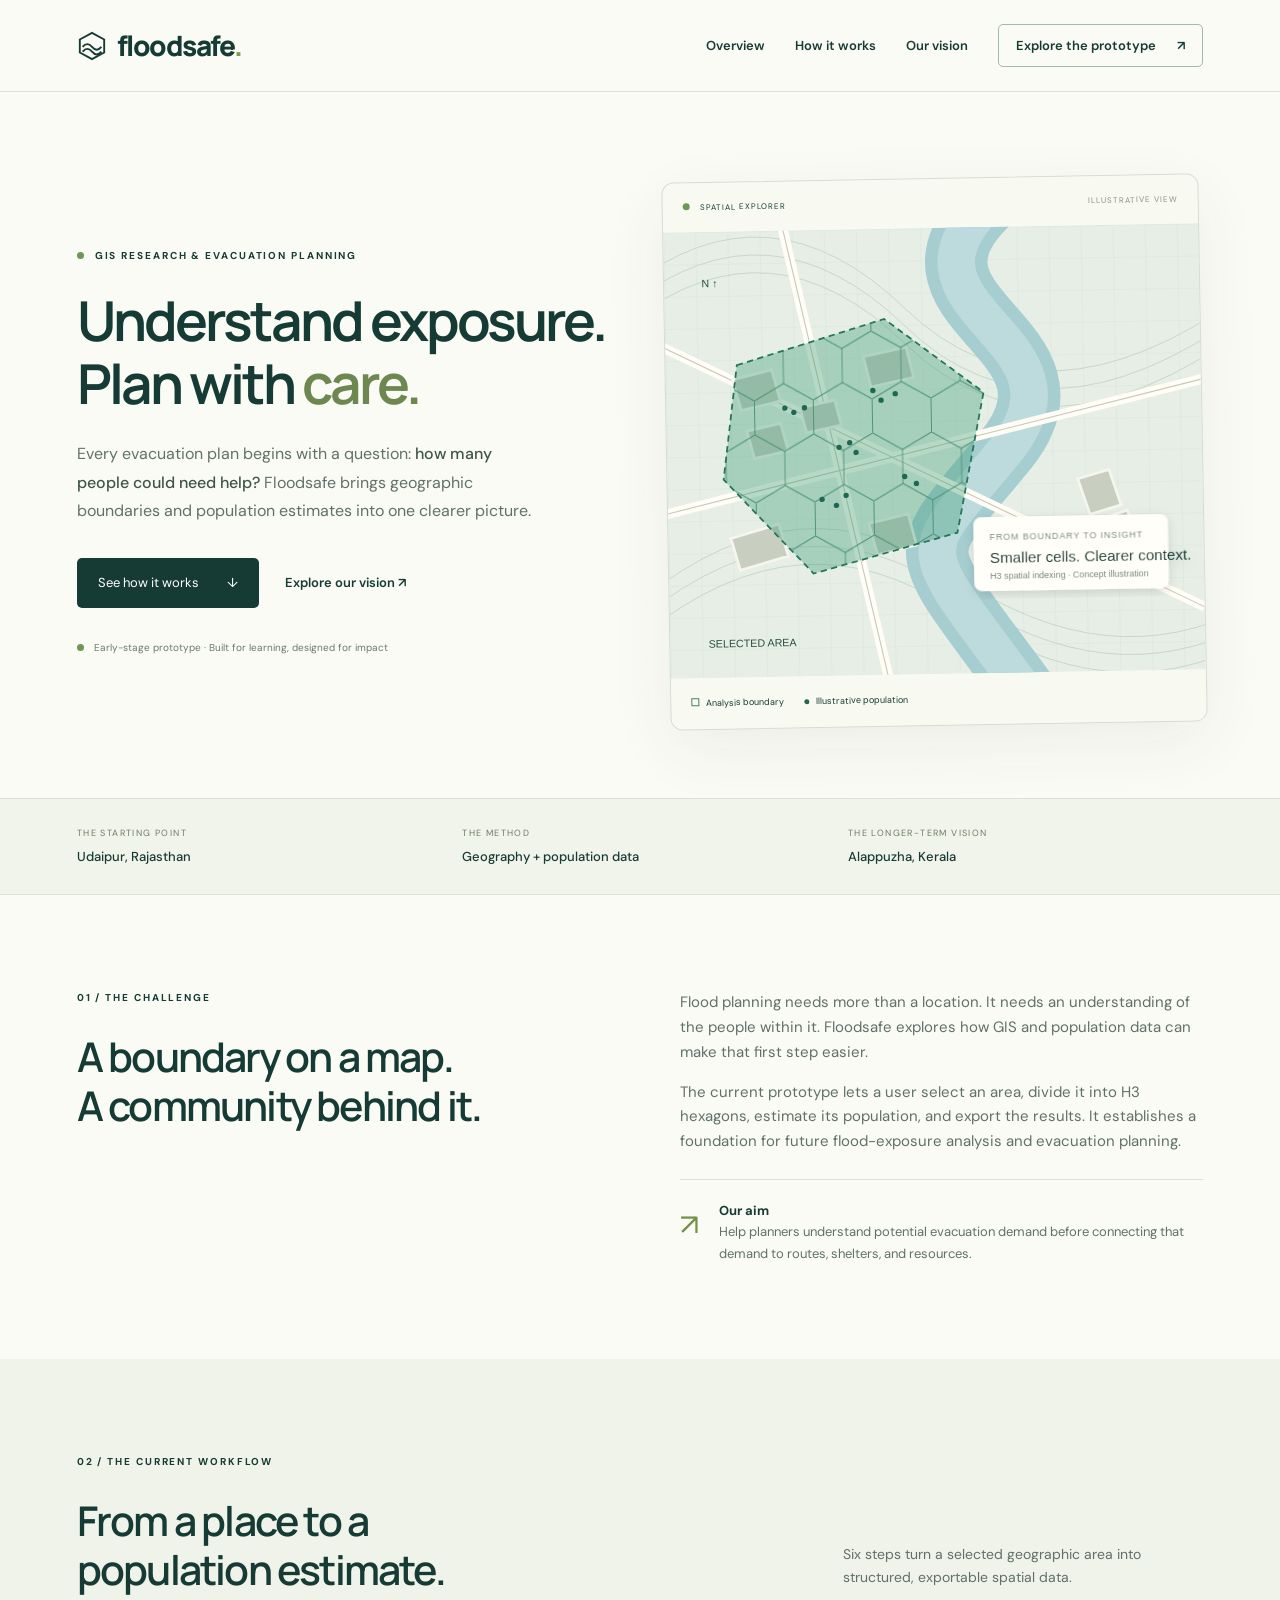
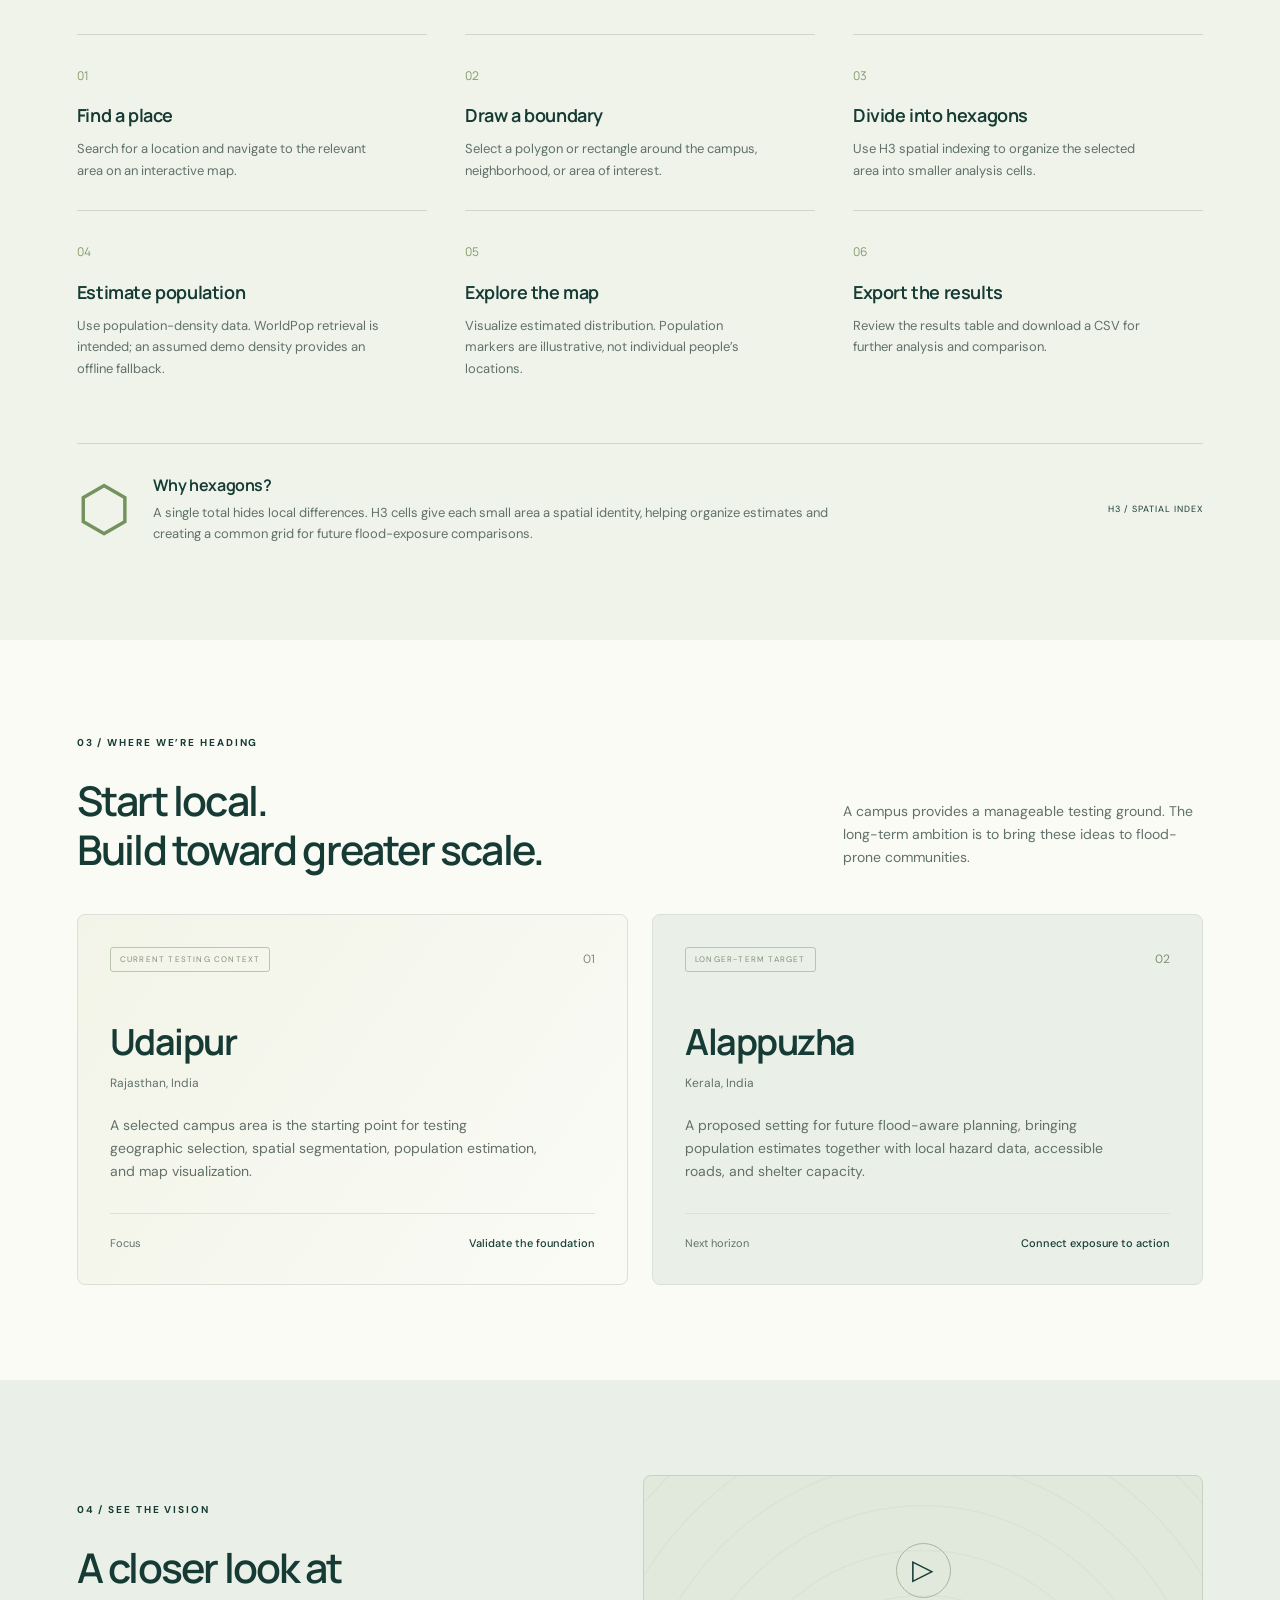
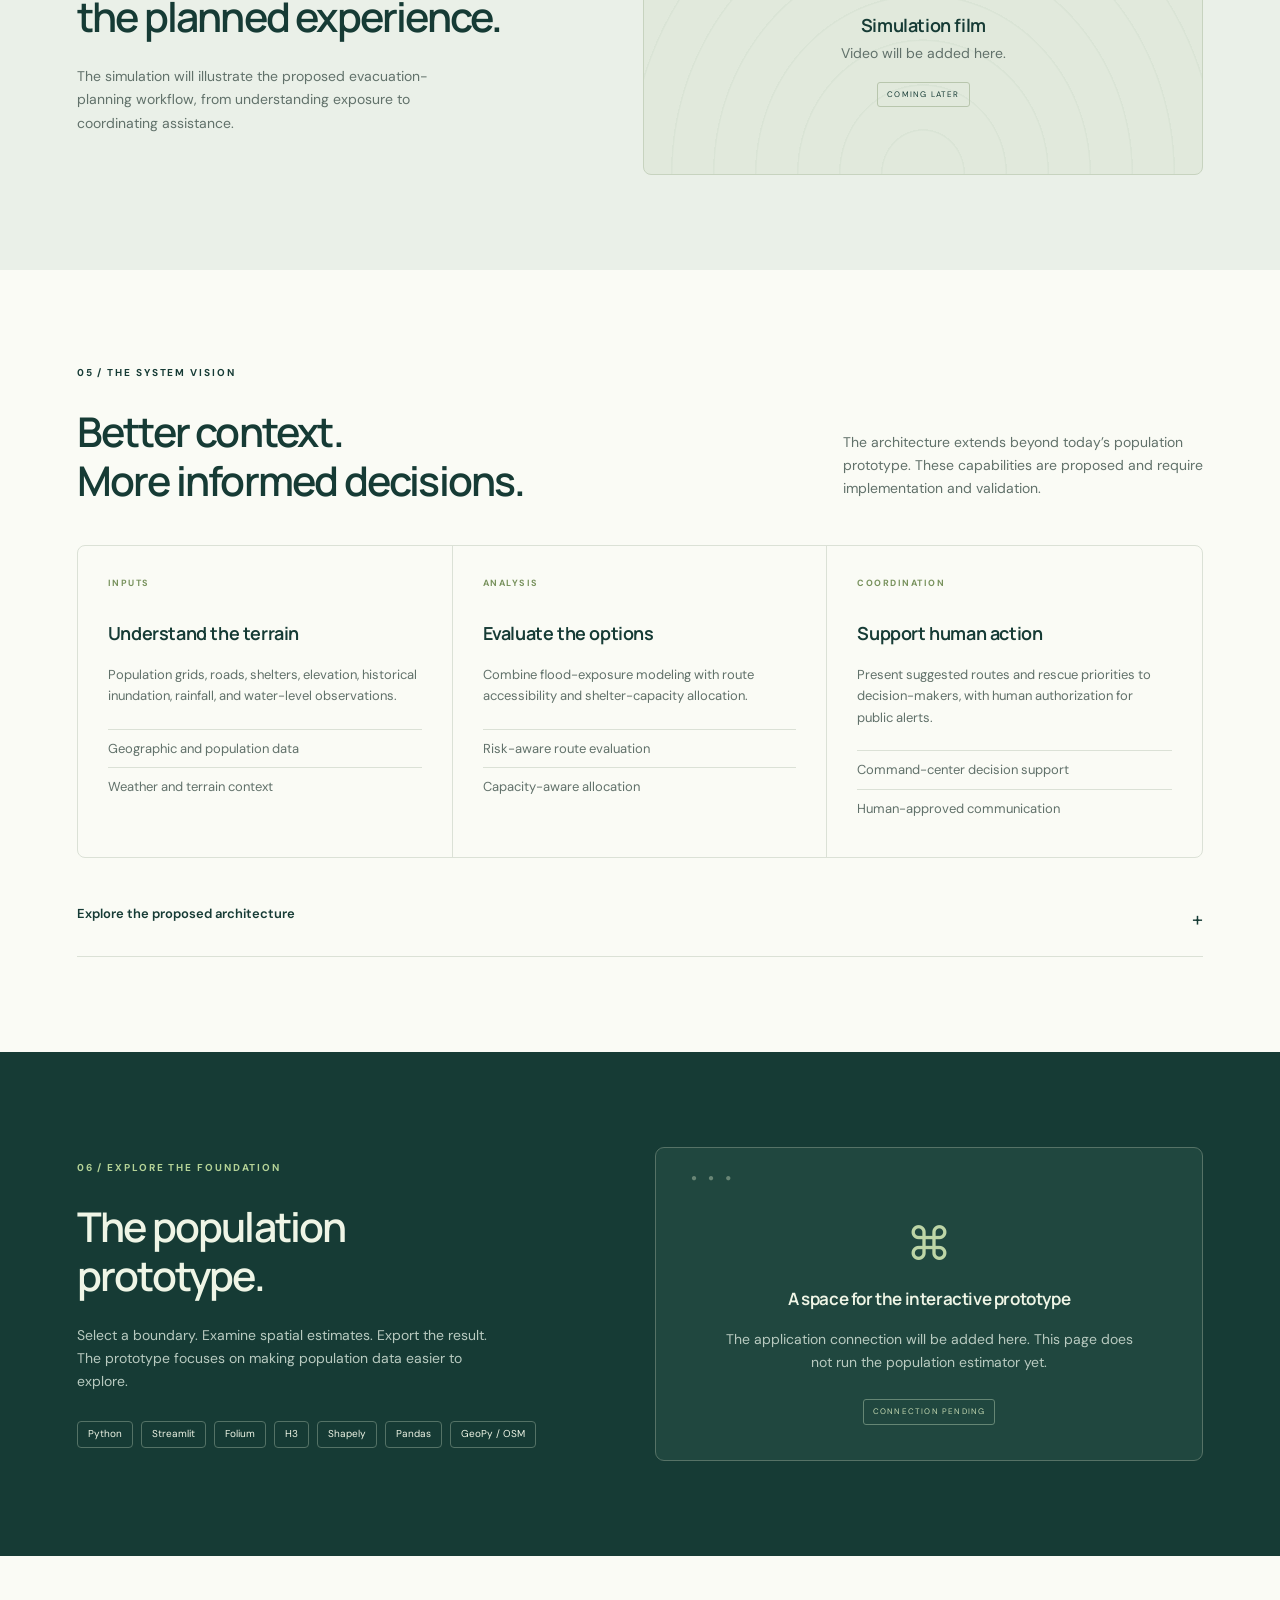
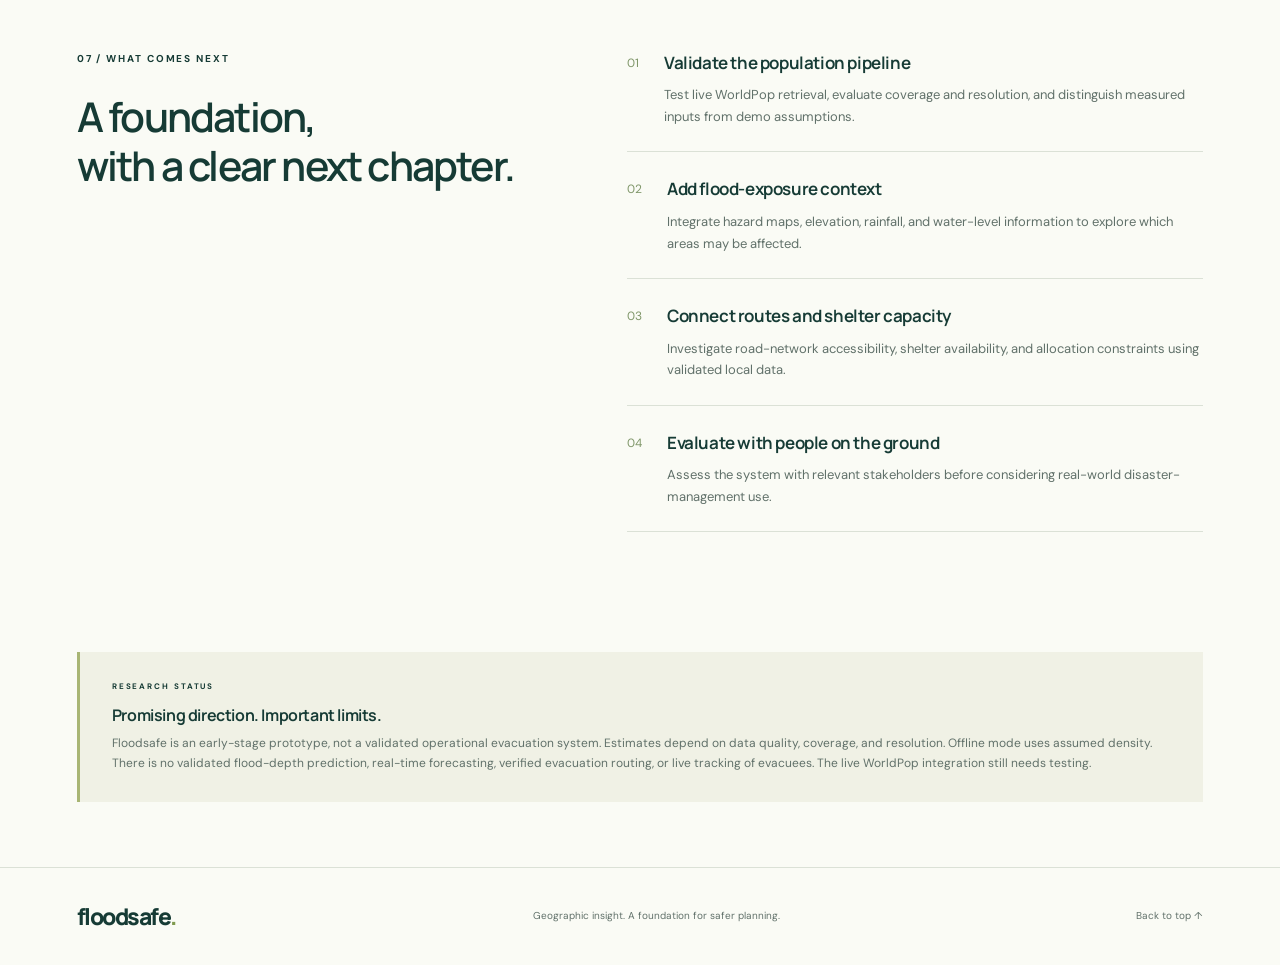
==== floodsafe-site/index.html @ fab1b74b "Overview Page deployed" ====
<!doctype html>
<html lang="en"><head><meta charset="utf-8"><meta name="viewport" content="width=device-width, initial-scale=1"><meta name="theme-color" content="#102e31"><meta name="description" content="Floodsafe explores how geographic data and population estimates can support flood-aware evacuation planning. A campus prototype in Udaipur, with a vision for Alappuzha."><title>Floodsafe — Understand exposure. Plan with care.</title><link rel="stylesheet" href="style.css"><link rel="icon" href="icon.svg" type="image/svg+xml"></head>
<body><a class="skip" href="#main">Skip to content</a>
<header><a class="brand" href="#" aria-label="Floodsafe home"><svg viewBox="0 0 32 32" aria-hidden="true"><path d="M16 2 29 9v14l-13 7L3 23V9Z" fill="none" stroke="currentColor" stroke-width="2"/><path d="M6 17q5-6 10 0t10 0M6 22q5-6 10 0t10 0" fill="none" stroke="currentColor" stroke-width="2"/></svg>floodsafe<span class="brand-dot">.</span></a><nav aria-label="Main navigation"><a href="#overview">Overview</a><a href="#workflow">How it works</a><a href="#vision">Our vision</a><a class="nav-cta" href="#prototype">Explore the prototype <span>↗</span></a></nav></header>
<main id="main">
<section class="hero"><div class="hero-copy"><p class="eyebrow"><span class="status-dot"></span> GIS RESEARCH & EVACUATION PLANNING</p><h1>Understand exposure.<br>Plan with <em>care.</em></h1><p class="intro">Every evacuation plan begins with a question: <strong>how many people could need help?</strong> Floodsafe brings geographic boundaries and population estimates into one clearer picture.</p><div class="actions"><a class="button" href="#workflow">See how it works <span>↓</span></a><a class="text-link" href="#vision">Explore our vision ↗</a></div><p class="hero-note"><span class="status-dot"></span> Early-stage prototype · Built for learning, designed for impact</p></div>
<div class="map-scene"><div class="map-top"><span><i class="status-dot"></i> SPATIAL EXPLORER</span><span>ILLUSTRATIVE VIEW</span></div><svg class="terrain" viewBox="0 0 600 500" role="img" aria-labelledby="map-title map-desc"><title id="map-title">Illustration of a geographic area divided into hexagonal cells</title><desc id="map-desc">A stylized river flows through an area of roads, buildings, and hexagons. This conceptual illustration is not a real map or population estimate.</desc><defs><pattern id="grid" width="36" height="36" patternUnits="userSpaceOnUse"><path d="M36 0H0V36" fill="none" stroke="#ceded5" stroke-width=".6"/></pattern><pattern id="hex" width="66" height="114.3" patternUnits="userSpaceOnUse"><polygon points="33,0 66,19.05 66,57.150000000000006 33,76.2 0,57.150000000000006 0,19.05" fill="#3e9d7860" stroke="#4e9477" stroke-width="1"/><polygon points="0,-57.150000000000006 33,-38.1 33,0 0,19.05 -33,0 -33,-38.1" fill="#3e9d7860" stroke="#4e9477" stroke-width="1"/><polygon points="66,-57.150000000000006 99,-38.1 99,0 66,19.05 33,0 33,-38.1" fill="#3e9d7860" stroke="#4e9477" stroke-width="1"/><polygon points="0,57.15 33,76.2 33,114.3 0,133.35 -33,114.3 -33,76.2" fill="#3e9d7860" stroke="#4e9477" stroke-width="1"/><polygon points="66,57.15 99,76.2 99,114.3 66,133.35 33,114.3 33,76.2" fill="#3e9d7860" stroke="#4e9477" stroke-width="1"/></pattern><filter id="shadow"><feDropShadow dx="0" dy="4" stdDeviation="6" flood-opacity=".12"/></filter></defs><rect width="600" height="500" fill="#e6eee5"/><rect width="600" height="500" fill="url(#grid)"/><g fill="none" stroke="#c5d5c6"><path d="M-40 60Q120-60 270 90T650 80M-40 80Q120-40 270 110T650 100M-40 100Q120-20 270 130T650 120M-30 410Q150 270 320 390T650 430M-30 430Q150 290 320 410T650 450M-30 450Q150 310 320 430T650 470"/></g><path d="M380-40C220 90 490 120 380 250S270 340 410 540" stroke="#a6cdd0" stroke-width="70" fill="none"/><path d="M380-40C220 90 490 120 380 250S270 340 410 540" stroke="#bddbdd" stroke-width="42" fill="none"/><g stroke="#fffdf5" stroke-width="11" fill="none"><path d="M-20 320 620 170M130-20 250 530M-20 120 600 430"/></g><g stroke="#c6c7b7" stroke-width="1.2" fill="none"><path d="M-20 320 620 170M130-20 250 530M-20 120 600 430"/></g><g fill="#c8cec0" stroke="#f6f6ee" stroke-width="3"><path d="m75 166 44-10 9 35-44 10ZM150 199l39-8 7 28-39 8ZM90 224l38-8 8 31-38 8ZM222 143l48-10 8 34-48 10ZM225 330l44-10 9 35-44 10ZM460 284l35-10 13 40-35 10ZM485 330l30-10 10 32-30 10ZM70 344l54-15 10 36-54 15Z"/></g><path d="m80 150 166-49 110 84-32 157-162 43-99-107Z" fill="url(#hex)" stroke="#26745b" stroke-width="2" stroke-dasharray="7 5"/><g fill="#1d6853"><circle cx="133" cy="199" r="3"/><circle cx="143" cy="204" r="3"/><circle cx="155" cy="199" r="3"/><circle cx="193" cy="244" r="3"/><circle cx="205" cy="239" r="3"/><circle cx="212" cy="250" r="3"/><circle cx="232" cy="181" r="3"/><circle cx="241" cy="192" r="3"/><circle cx="257" cy="185" r="3"/><circle cx="173" cy="302" r="3"/><circle cx="189" cy="309" r="3"/><circle cx="200" cy="298" r="3"/><circle cx="266" cy="278" r="3"/><circle cx="279" cy="286" r="3"/></g><g filter="url(#shadow)"><rect x="342" y="325" width="218" height="83" rx="9" fill="#fffef8"/><text x="360" y="351" fill="#718079" font-size="10" font-family="sans-serif" letter-spacing="1">FROM BOUNDARY TO INSIGHT</text><text x="360" y="377" fill="#183d35" font-size="17" font-family="sans-serif">Smaller cells. Clearer context.</text><text x="360" y="395" fill="#718079" font-size="10" font-family="sans-serif">H3 spatial indexing · Concept illustration</text></g><g fill="#294e44" font-family="sans-serif" font-size="12"><text x="42" y="62">N ↑</text><text x="43" y="466">SELECTED AREA</text></g></svg><div class="map-bottom"><span><b class="key-hex"></b> Analysis boundary</span><span><b class="key-dot"></b> Illustrative population</span></div></div></section>
<div class="context-strip"><span>THE STARTING POINT <strong>Udaipur, Rajasthan</strong></span><span>THE METHOD <strong>Geography + population data</strong></span><span>THE LONGER-TERM VISION <strong>Alappuzha, Kerala</strong></span></div>
<section id="overview" class="section overview"><div><p class="eyebrow">01 / THE CHALLENGE</p><h2>A boundary on a map.<br>A community behind it.</h2></div><div class="section-copy"><p>Flood planning needs more than a location. It needs an understanding of the people within it. Floodsafe explores how GIS and population data can make that first step easier.</p><p>The current prototype lets a user select an area, divide it into H3 hexagons, estimate its population, and export the results. It establishes a foundation for future flood-exposure analysis and evacuation planning.</p><div class="inline-note"><span>↗</span><p><strong>Our aim</strong><br>Help planners understand potential evacuation demand before connecting that demand to routes, shelters, and resources.</p></div></div></section>
<section id="workflow" class="section workflow"><div class="section-heading"><div><p class="eyebrow">02 / THE CURRENT WORKFLOW</p><h2>From a place to a<br>population estimate.</h2></div><p>Six steps turn a selected geographic area into structured, exportable spatial data.</p></div><ol class="steps"><li><span>01</span><h3>Find a place</h3><p>Search for a location and navigate to the relevant area on an interactive map.</p></li><li><span>02</span><h3>Draw a boundary</h3><p>Select a polygon or rectangle around the campus, neighborhood, or area of interest.</p></li><li><span>03</span><h3>Divide into hexagons</h3><p>Use H3 spatial indexing to organize the selected area into smaller analysis cells.</p></li><li><span>04</span><h3>Estimate population</h3><p>Use population-density data. WorldPop retrieval is intended; an assumed demo density provides an offline fallback.</p></li><li><span>05</span><h3>Explore the map</h3><p>Visualize estimated distribution. Population markers are illustrative, not individual people’s locations.</p></li><li><span>06</span><h3>Export the results</h3><p>Review the results table and download a CSV for further analysis and comparison.</p></li></ol><div class="hex-explainer"><span class="hex-symbol">⬡</span><div><h3>Why hexagons?</h3><p>A single total hides local differences. H3 cells give each small area a spatial identity, helping organize estimates and creating a common grid for future flood-exposure comparisons.</p></div><span class="mono">H3 / SPATIAL INDEX</span></div></section>
<section id="vision" class="section geography"><div class="section-heading"><div><p class="eyebrow">03 / WHERE WE’RE HEADING</p><h2>Start local.<br>Build toward greater scale.</h2></div><p>A campus provides a manageable testing ground. The long-term ambition is to bring these ideas to flood-prone communities.</p></div><div class="locations"><article class="location"><div class="location-top"><span class="pill">CURRENT TESTING CONTEXT</span><span>01</span></div><h3>Udaipur<span>Rajasthan, India</span></h3><p>A selected campus area is the starting point for testing geographic selection, spatial segmentation, population estimation, and map visualization.</p><div class="location-foot">Focus <strong>Validate the foundation</strong></div></article><article class="location future"><div class="location-top"><span class="pill">LONGER-TERM TARGET</span><span>02</span></div><h3>Alappuzha<span>Kerala, India</span></h3><p>A proposed setting for future flood-aware planning, bringing population estimates together with local hazard data, accessible roads, and shelter capacity.</p><div class="location-foot">Next horizon <strong>Connect exposure to action</strong></div></article></div></section>
<section id="simulation" class="section media-section"><div><p class="eyebrow">04 / SEE THE VISION</p><h2>A closer look at<br>the planned experience.</h2><p>The simulation will illustrate the proposed evacuation-planning workflow, from understanding exposure to coordinating assistance.</p></div><div class="placeholder"><span class="play-icon" aria-hidden="true">▷</span><h3>Simulation film</h3><p>Video will be added here.</p><span class="pill">COMING LATER</span></div></section>
<section id="architecture" class="section architecture"><div class="section-heading"><div><p class="eyebrow">05 / THE SYSTEM VISION</p><h2>Better context.<br>More informed decisions.</h2></div><p>The architecture extends beyond today’s population prototype. These capabilities are proposed and require implementation and validation.</p></div><div class="architecture-flow"><article><span class="arch-num">INPUTS</span><h3>Understand the terrain</h3><p>Population grids, roads, shelters, elevation, historical inundation, rainfall, and water-level observations.</p><ul><li>Geographic and population data</li><li>Weather and terrain context</li></ul></article><article><span class="arch-num">ANALYSIS</span><h3>Evaluate the options</h3><p>Combine flood-exposure modeling with route accessibility and shelter-capacity allocation.</p><ul><li>Risk-aware route evaluation</li><li>Capacity-aware allocation</li></ul></article><article><span class="arch-num">COORDINATION</span><h3>Support human action</h3><p>Present suggested routes and rescue priorities to decision-makers, with human authorization for public alerts.</p><ul><li>Command-center decision support</li><li>Human-approved communication</li></ul></article></div><details><summary>Explore the proposed architecture <span>+</span></summary><div class="architecture-detail"><div><h3>Forecast and spatial context</h3><p>The design proposes weather ingestion, elevation and historical inundation data, and an ML model such as XGBoost. PostgreSQL with PostGIS would hold roads, shelter locations, and spatial data.</p></div><div><h3>Routing and allocation</h3><p>The proposed engine would penalize risky routes, exclude inaccessible roads, allocate shelter capacity, and place stranded locations into a rescue queue. Routing rules and thresholds would need local validation.</p></div><div><h3>Communication and oversight</h3><p>The written architecture proposes geofenced CAP messages for cell broadcast, explicitly authorized by a human official. Shelter updates and field reports would inform the planning view.</p></div><p class="detail-note">Design note: the supplied diagram shows an earlier SMS delivery concept. This overview follows the written architecture’s later cell-broadcast proposal. Neither communication system is represented as operational.</p></div></details></section>
<section id="prototype" class="prototype-section section"><div><p class="eyebrow">06 / EXPLORE THE FOUNDATION</p><h2>The population<br>prototype.</h2><p>Select a boundary. Examine spatial estimates. Export the result. The prototype focuses on making population data easier to explore.</p><div class="tags"><span>Python</span><span>Streamlit</span><span>Folium</span><span>H3</span><span>Shapely</span><span>Pandas</span><span>GeoPy / OSM</span></div></div><div class="prototype-placeholder"><span class="window-dots" aria-hidden="true">● ● ●</span><div class="terminal-symbol" aria-hidden="true">⌘</div><h3>A space for the interactive prototype</h3><p>The application connection will be added here. This page does not run the population estimator yet.</p><span class="pill">CONNECTION PENDING</span></div></section>
<section id="roadmap" class="section roadmap"><div><p class="eyebrow">07 / WHAT COMES NEXT</p><h2>A foundation,<br>with a clear next chapter.</h2></div><div class="roadmap-list"><article><span>01</span><div><h3>Validate the population pipeline</h3><p>Test live WorldPop retrieval, evaluate coverage and resolution, and distinguish measured inputs from demo assumptions.</p></div></article><article><span>02</span><div><h3>Add flood-exposure context</h3><p>Integrate hazard maps, elevation, rainfall, and water-level information to explore which areas may be affected.</p></div></article><article><span>03</span><div><h3>Connect routes and shelter capacity</h3><p>Investigate road-network accessibility, shelter availability, and allocation constraints using validated local data.</p></div></article><article><span>04</span><div><h3>Evaluate with people on the ground</h3><p>Assess the system with relevant stakeholders before considering real-world disaster-management use.</p></div></article></div></section>
<aside class="limitations"><span class="eyebrow">RESEARCH STATUS</span><h3>Promising direction. Important limits.</h3><p>Floodsafe is an early-stage prototype, not a validated operational evacuation system. Estimates depend on data quality, coverage, and resolution. Offline mode uses assumed density. There is no validated flood-depth prediction, real-time forecasting, verified evacuation routing, or live tracking of evacuees. The live WorldPop integration still needs testing.</p></aside>
</main><footer><a class="brand" href="#">floodsafe<span class="brand-dot">.</span></a><p>Geographic insight. A foundation for safer planning.</p><a href="#main">Back to top ↑</a></footer>
<script src="app.js"></script></body></html>
---- floodsafe-site/style.css ----
@import url('https://fonts.googleapis.com/css2?family=DM+Sans:wght@400;450;500;550;600;650;700&family=Manrope:wght@400;500;600;650;700;750;800&display=swap');
:root{--ink:#163b35;--muted:#61716a;--paper:#fafbf5;--green:#22644e;--line:#dbe1d6;--lime:#dbe8a9}*{box-sizing:border-box}html{scroll-behavior:smooth;scroll-padding-top:90px}body{margin:0;background:var(--paper);color:var(--ink);font-family:'DM Sans',sans-serif;font-size:16px;line-height:1.65}a{color:inherit;text-decoration:none}button,a,summary{-webkit-tap-highlight-color:transparent}a:focus-visible,summary:focus-visible{outline:3px solid #8ba546;outline-offset:6px}.skip{position:fixed;left:20px;top:-80px;background:#fff;padding:10px;z-index:99}.skip:focus{top:10px}header{height:92px;max-width:1440px;margin:auto;padding:0 6%;display:flex;align-items:center;justify-content:space-between;gap:24px;border-bottom:1px solid var(--line)}.brand{display:flex;align-items:center;font-family:Manrope,sans-serif;font-size:28px;font-weight:800;letter-spacing:-1.5px}.brand svg{width:30px;height:34px;margin-right:10px}.brand-dot{color:#7f9a4f}nav{display:flex;align-items:center;gap:30px;font-size:13px;font-weight:600}nav a:hover,.text-link:hover{color:#679246}.nav-cta{border:1px solid #a6b8a7;border-radius:5px;padding:10px 17px}.nav-cta span{margin-left:18px}.hero{max-width:1440px;margin:auto;padding:86px 6% 72px;display:grid;grid-template-columns:1fr 1fr;gap:52px;align-items:center}.eyebrow{font-size:10px;letter-spacing:1.9px;font-weight:700;margin:0 0 25px;display:block}.status-dot{display:inline-block;width:7px;height:7px;background:#709754;border-radius:50%;margin-right:7px}h1,h2,h3,p{margin-top:0}h1,h2,h3{font-family:Manrope,sans-serif}h1{font-weight:650;font-size:clamp(42px,4.3vw,64px);line-height:1.13;letter-spacing:-3px;margin-bottom:26px}h1 em{font-style:normal;color:#6c8750}h2{font-size:clamp(30px,3.2vw,44px);line-height:1.2;letter-spacing:-1.8px;font-weight:600;margin-bottom:24px}h3{font-size:18px;line-height:1.4;letter-spacing:-.4px;font-weight:650}.intro{font-size:16px;max-width:470px;color:var(--muted);line-height:1.8}.intro strong{color:#3e5548;font-weight:500}.actions{display:flex;align-items:center;gap:26px;margin:32px 0}.button{display:inline-flex;justify-content:space-between;gap:28px;align-items:center;background:var(--ink);color:#fff;padding:14px 21px;border-radius:5px;font-size:13px}.button:hover{background:#2d674f}.text-link{font-size:13px;font-weight:600}.hero-note{font-size:10px;color:#6b7a6d;margin:26px 0 0}.map-scene{border:1px solid #d5ded1;border-radius:12px;overflow:hidden;background:#eef3e9;transform:rotate(-1deg);box-shadow:0 20px 65px #1d412311}.map-top,.map-bottom{display:flex;align-items:center;justify-content:space-between;padding:18px 20px;font-size:8px;letter-spacing:1px}.map-top{background:#f8faf2}.map-top>span:last-child{color:#889181}.terrain{display:block;width:100%;height:auto}.map-bottom{font-size:9px;letter-spacing:0;justify-content:flex-start;gap:20px;background:#f8faf2}.map-bottom b{display:inline-block;margin-right:5px}.key-hex{width:8px;height:8px;border:1px solid #468367}.key-dot{width:5px;height:5px;border-radius:50%;background:#26634e}.context-strip{padding:27px 6%;display:grid;grid-template-columns:repeat(3,1fr);border-block:1px solid var(--line);max-width:1440px;margin:auto;background:#f1f4ea;gap:30px}.context-strip>span{font-size:9px;letter-spacing:1.4px;color:#6d7c65}.context-strip strong{display:block;font-size:13px;letter-spacing:0;margin-top:5px;font-weight:500;color:var(--ink)}.section{max-width:1440px;padding:95px 6%;margin:auto}.overview{display:grid;grid-template-columns:1fr 1fr;gap:80px}.section-copy{color:var(--muted);font-size:15px}.inline-note{display:flex;gap:20px;padding-top:20px;margin-top:25px;border-top:1px solid var(--line)}.inline-note>span{font-size:30px;color:#749147}.inline-note p{font-size:13px;margin:0}.inline-note strong{color:var(--ink)}.workflow{background:#eff3e9}.section-heading{display:flex;justify-content:space-between;align-items:flex-end;gap:60px;margin-bottom:40px}.section-heading h2{margin-bottom:0}.section-heading>p{max-width:360px;color:var(--muted);font-size:14px;margin-bottom:5px}.steps{list-style:none;display:grid;grid-template-columns:repeat(3,1fr);padding:0;margin:10px 0 35px;gap:0 38px}.steps li{border-top:1px solid #cfd8c6;padding:27px 0 16px}.steps li>span{font-family:Manrope,sans-serif;color:#869a6e;font-size:12px}.steps h3{margin:15px 0 10px}.steps p{color:var(--muted);font-size:13px;max-width:310px}.hex-explainer{border-top:1px solid #cfd8c6;padding-top:30px;display:flex;gap:22px;align-items:center}.hex-symbol{font-size:62px;line-height:1;color:#73925d}.hex-explainer h3{font-size:16px;margin-bottom:5px}.hex-explainer p{font-size:13px;color:var(--muted);max-width:720px;margin:0}.mono{font-size:9px;letter-spacing:1px;white-space:nowrap;margin-left:auto}.locations{display:grid;grid-template-columns:1fr 1fr;gap:24px}.location{padding:32px;border:1px solid var(--line);border-radius:8px;background:linear-gradient(125deg,#f2f4e8,#fafbf5)}.future{background:#eaf0e7}.location-top{display:flex;align-items:center;justify-content:space-between;margin-bottom:45px;color:#819076;font-size:12px}.pill{font-size:8px;letter-spacing:1.2px;display:inline-block;padding:5px 9px;border:1px solid #b8c6ad;border-radius:3px}.location h3{font-size:36px;letter-spacing:-1.5px;margin-bottom:22px}.location h3 span{display:block;font-family:'DM Sans',sans-serif;font-size:12px;letter-spacing:0;font-weight:400;color:var(--muted);margin-top:7px}.location p{font-size:14px;color:var(--muted);max-width:430px}.location-foot{font-size:11px;color:var(--muted);border-top:1px solid var(--line);padding-top:20px;margin-top:30px;display:flex;justify-content:space-between}.location-foot strong{font-weight:500;color:var(--ink)}.media-section{display:grid;grid-template-columns:1fr 1.15fr;gap:80px;background:#eaf0e8;align-items:center}.media-section>div>p:not(.eyebrow){max-width:380px;font-size:14px;color:var(--muted)}.placeholder{min-height:300px;background:repeating-radial-gradient(ellipse at 50% 100%,transparent 0,transparent 40px,#bed0bd35 41px,#bed0bd35 42px),#e1e9dc;border:1px solid #c7d3bf;border-radius:8px;display:flex;flex-direction:column;align-items:center;justify-content:center;text-align:center}.play-icon{display:grid;place-items:center;border:1px solid #a6b79a;border-radius:50%;height:55px;width:55px;font-size:28px;margin-bottom:15px}.placeholder h3{margin:0 0 4px}.placeholder p{font-size:12px;color:var(--muted);margin:0 0 17px}.architecture-flow{display:grid;grid-template-columns:repeat(3,1fr);border:1px solid var(--line);border-radius:8px;overflow:hidden}.architecture-flow article{padding:30px;border-right:1px solid var(--line)}.architecture-flow article:last-child{border:0}.arch-num{font-size:9px;font-weight:700;letter-spacing:1.5px;color:#78925d;display:block;margin-bottom:30px}.architecture-flow p,.architecture-flow ul{font-size:13px;color:var(--muted)}.architecture-flow ul{list-style:none;padding:0;margin:22px 0 0}.architecture-flow li{border-top:1px solid var(--line);padding:8px 0}details{margin-top:25px;border-bottom:1px solid var(--line)}summary{padding:20px 0;cursor:pointer;font-size:13px;font-weight:600;list-style:none;display:flex;justify-content:space-between}summary::-webkit-details-marker{display:none}summary span{font-size:20px;font-weight:400}details[open] summary span{transform:rotate(45deg)}.architecture-detail{display:grid;grid-template-columns:repeat(3,1fr);gap:30px;padding:20px 0 30px}.architecture-detail h3{font-size:15px}.architecture-detail p{font-size:13px;color:var(--muted)}.detail-note{grid-column:1/-1;margin:0;padding:15px;background:#eef2e8}.prototype-section{background:#163b35;color:#eff5e6;display:grid;grid-template-columns:1fr 1.1fr;gap:80px;align-items:center}.prototype-section .eyebrow{color:#b5d397}.prototype-section>div>p:not(.eyebrow){color:#b8cac0;font-size:14px;max-width:410px}.tags{display:flex;flex-wrap:wrap;gap:8px;margin-top:28px}.tags span{font-size:10px;border:1px solid #547266;padding:4px 10px;border-radius:4px}.prototype-placeholder{border:1px solid #567266;background:#20473f;border-radius:9px;text-align:center;padding:22px 35px 35px}.window-dots{display:block;text-align:left;color:#688575;font-size:10px;letter-spacing:4px}.terminal-symbol{font-size:46px;color:#bdd5a6;margin:20px 0 5px}.prototype-placeholder h3{font-size:17px}.prototype-placeholder p{color:#b8cac0;font-size:12px;max-width:320px;margin:0 auto 22px}.prototype-placeholder .pill{border-color:#658674;color:#c2d7b1}.roadmap{display:grid;grid-template-columns:1fr 1.2fr;gap:70px}.roadmap-list article{display:flex;gap:25px;padding:0 0 24px;margin-bottom:25px;border-bottom:1px solid var(--line)}.roadmap-list article>span{font-size:12px;color:#7f9669;margin-top:3px}.roadmap-list h3{font-size:17px;margin-bottom:10px}.roadmap-list p{font-size:13px;color:var(--muted);margin:0}.limitations{margin:0 auto 65px;padding:28px 32px;background:#f0f1e5;border-left:3px solid #a8b574;max-width:calc(1280px - 12%);width:88%}.limitations .eyebrow{font-size:8px;margin-bottom:10px}.limitations h3{font-size:16px;margin-bottom:8px}.limitations p{font-size:12px;color:var(--muted);margin:0}footer{padding:30px 6%;border-top:1px solid var(--line);display:flex;justify-content:space-between;align-items:center;gap:25px}footer .brand{font-size:23px}footer p,footer>a:last-child{font-size:10px;color:var(--muted);margin:0}@media(min-width:1600px){header,.hero,.section,.context-strip{padding-left:80px;padding-right:80px}}@media(max-width:1000px){nav{gap:18px}nav>a:not(.nav-cta){display:none}.hero{gap:25px;padding-top:60px}h1{font-size:44px;letter-spacing:-2px}.hero-note{max-width:260px}.section{padding-top:65px;padding-bottom:65px}.overview,.media-section,.prototype-section,.roadmap{gap:35px}.mono{display:none}.architecture-flow article{padding:22px}.section-heading{gap:30px}.section-heading>p{max-width:290px}}@media(max-width:700px){header{height:76px;padding-inline:6%}.brand{font-size:25px}.brand svg{width:26px}.nav-cta{font-size:10px;padding:8px 10px}.nav-cta span{margin-left:5px}.hero{grid-template-columns:1fr;padding-top:45px;padding-bottom:42px;gap:35px}h1{font-size:45px;max-width:500px}.intro{font-size:15px}.hero-note{max-width:none}.actions{gap:20px}.map-scene{transform:none}.map-top{font-size:7px}.context-strip{gap:16px;padding-block:20px}.context-strip>span{font-size:7px;letter-spacing:.7px}.context-strip strong{font-size:10px;line-height:1.5}.section{padding-block:55px}.overview,.media-section,.prototype-section,.roadmap{grid-template-columns:1fr;gap:22px}.section-heading{display:block;margin-bottom:28px}.section-heading>p{max-width:none;margin-top:20px}.steps{grid-template-columns:1fr 1fr;gap:0 22px}.steps h3{font-size:16px}.steps p{font-size:12px}.hex-explainer{align-items:flex-start;gap:16px}.hex-symbol{font-size:48px}.locations{grid-template-columns:1fr}.location{padding:25px}.location-top{margin-bottom:28px}.architecture-flow{grid-template-columns:1fr}.architecture-flow article{border-right:0;border-bottom:1px solid var(--line)}.arch-num{margin-bottom:16px}.architecture-detail{grid-template-columns:1fr;gap:12px}.architecture-detail .detail-note{grid-column:auto}.prototype-placeholder{margin-top:15px;padding-inline:22px}.roadmap-list{margin-top:15px}.limitations{margin-bottom:35px;padding:22px}.eyebrow{font-size:9px;letter-spacing:1.5px;margin-bottom:20px}footer{flex-wrap:wrap}footer p{order:3;width:100%}h2{font-size:32px}}@media(prefers-reduced-motion:reduce){html{scroll-behavior:auto}}
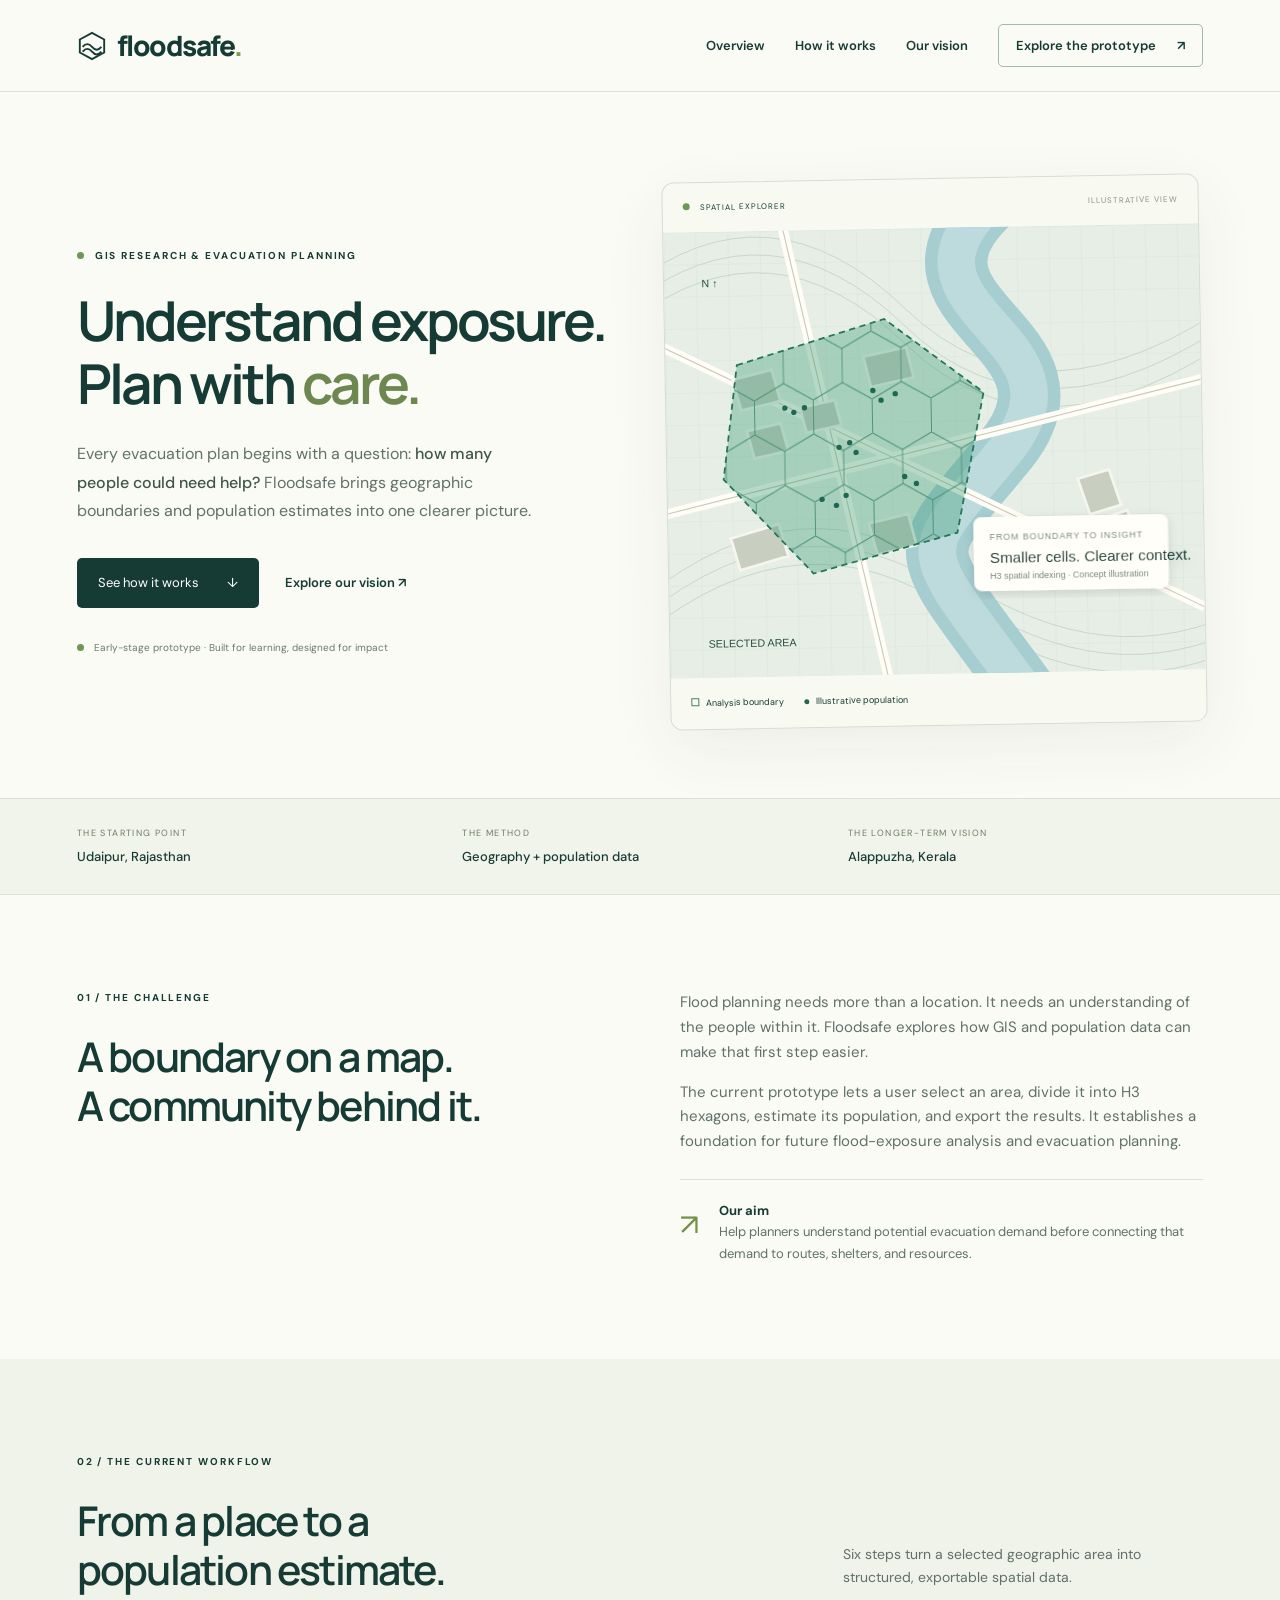
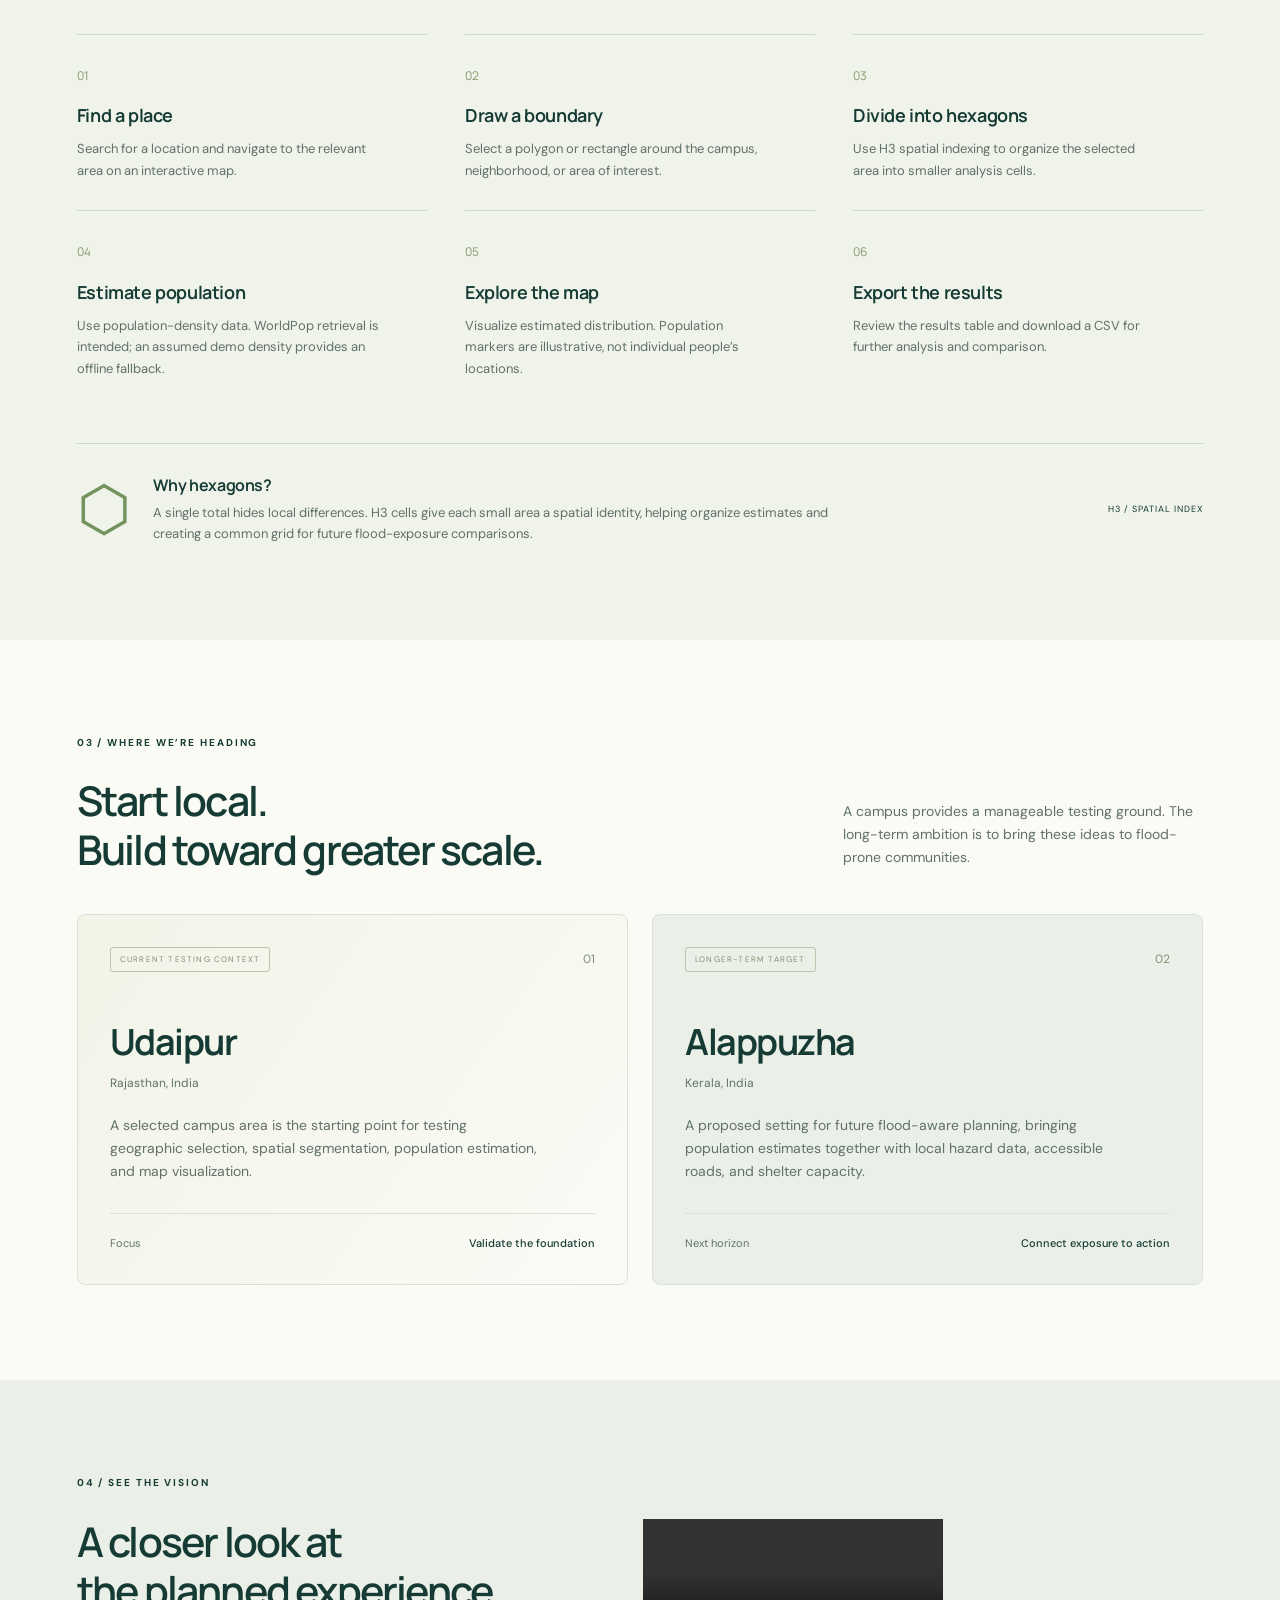
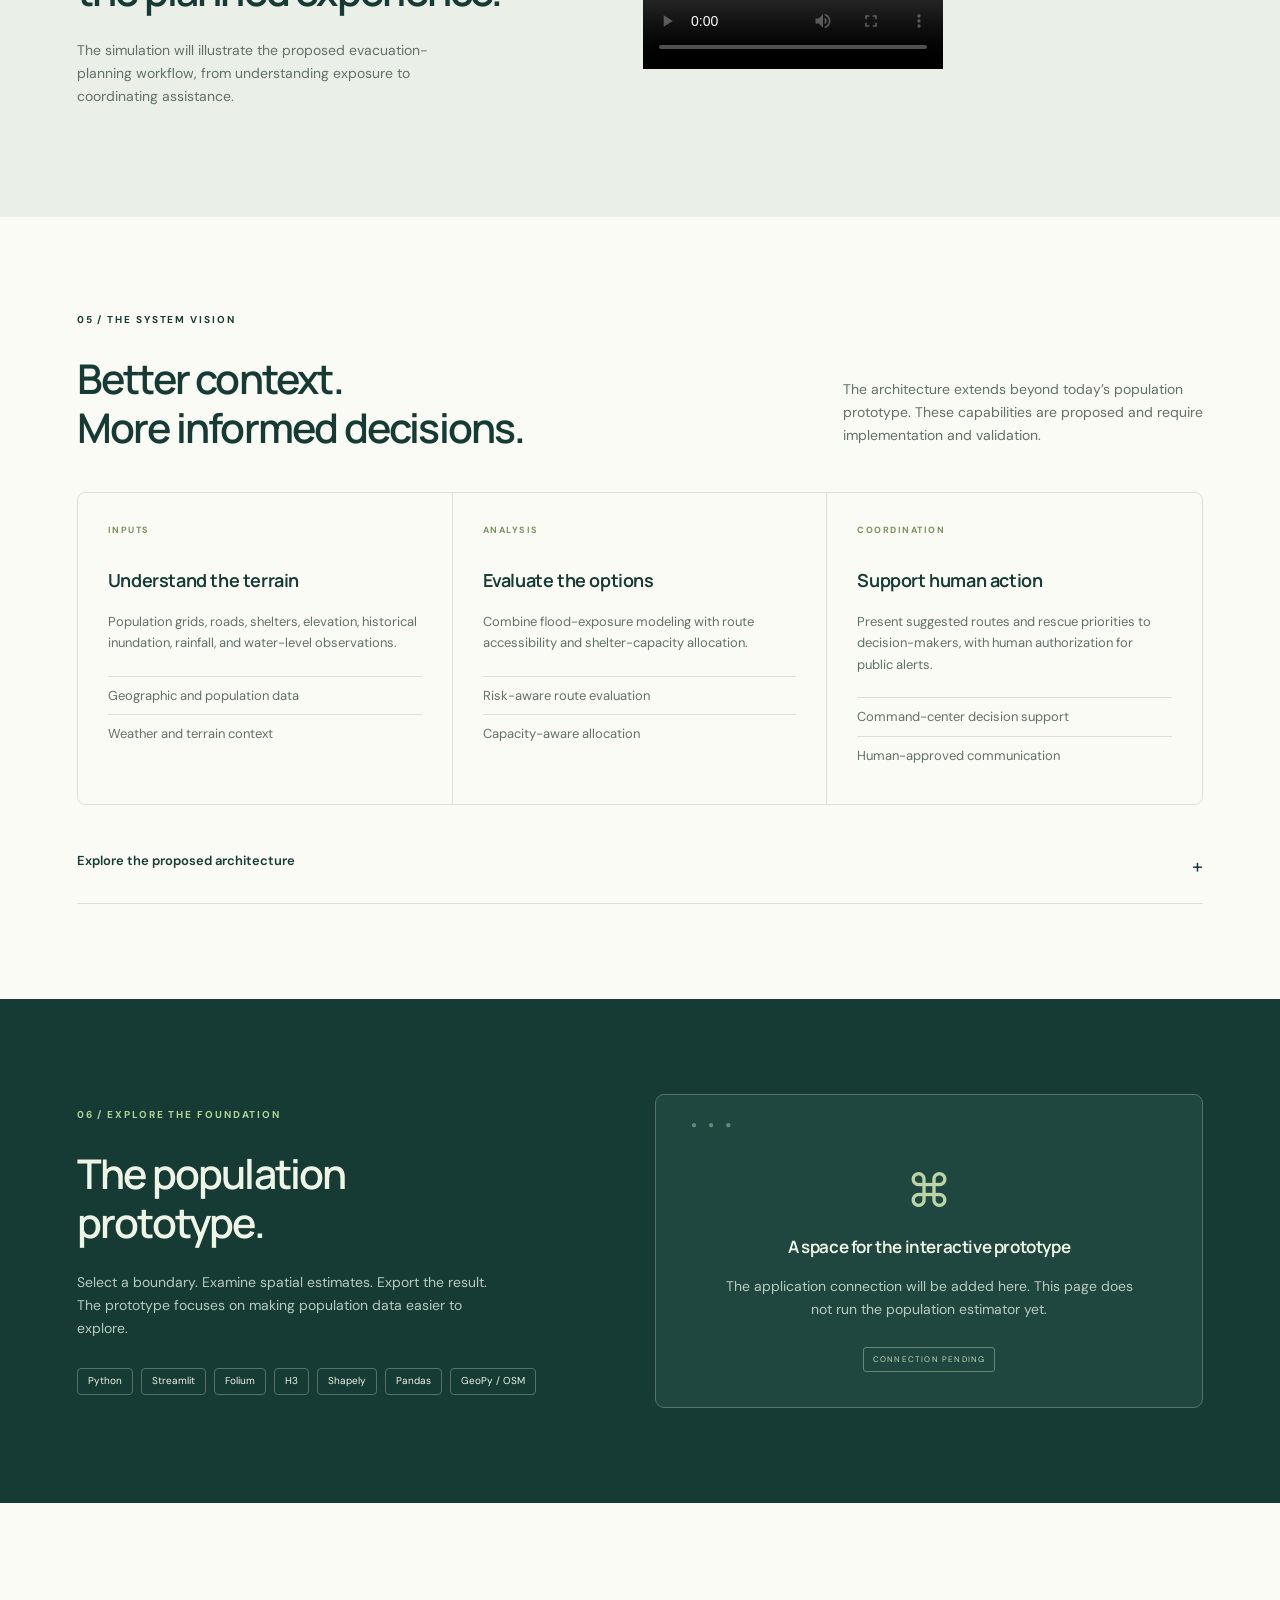
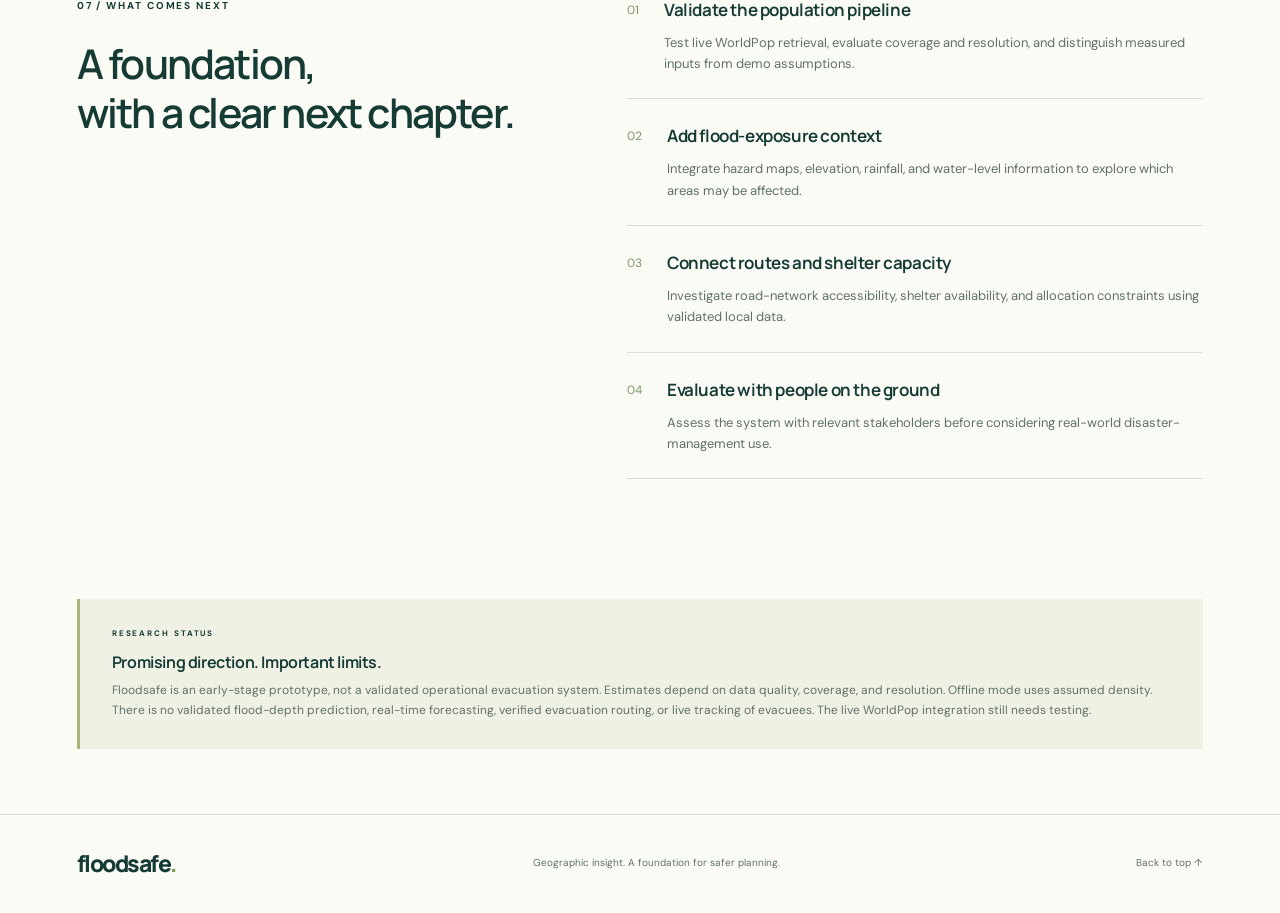
==== commit c755ee99: "Added the simulation video" ====
--- a/floodsafe-site/index.html
+++ b/floodsafe-site/index.html
@@ -1,18 +1,352 @@
 <!doctype html>
-<html lang="en"><head><meta charset="utf-8"><meta name="viewport" content="width=device-width, initial-scale=1"><meta name="theme-color" content="#102e31"><meta name="description" content="Floodsafe explores how geographic data and population estimates can support flood-aware evacuation planning. A campus prototype in Udaipur, with a vision for Alappuzha."><title>Floodsafe — Understand exposure. Plan with care.</title><link rel="stylesheet" href="style.css"><link rel="icon" href="icon.svg" type="image/svg+xml"></head>
+<html lang="en">
+
+<head>
+    <meta charset="utf-8">
+    <meta name="viewport" content="width=device-width, initial-scale=1">
+    <meta name="theme-color" content="#102e31">
+    <meta name="description"
+        content="Floodsafe explores how geographic data and population estimates can support flood-aware evacuation planning. A campus prototype in Udaipur, with a vision for Alappuzha.">
+    <title>Floodsafe — Understand exposure. Plan with care.</title>
+    <link rel="stylesheet" href="style.css">
+    <link rel="icon" href="icon.svg" type="image/svg+xml">
+</head>
+
 <body><a class="skip" href="#main">Skip to content</a>
-<header><a class="brand" href="#" aria-label="Floodsafe home"><svg viewBox="0 0 32 32" aria-hidden="true"><path d="M16 2 29 9v14l-13 7L3 23V9Z" fill="none" stroke="currentColor" stroke-width="2"/><path d="M6 17q5-6 10 0t10 0M6 22q5-6 10 0t10 0" fill="none" stroke="currentColor" stroke-width="2"/></svg>floodsafe<span class="brand-dot">.</span></a><nav aria-label="Main navigation"><a href="#overview">Overview</a><a href="#workflow">How it works</a><a href="#vision">Our vision</a><a class="nav-cta" href="#prototype">Explore the prototype <span>↗</span></a></nav></header>
-<main id="main">
-<section class="hero"><div class="hero-copy"><p class="eyebrow"><span class="status-dot"></span> GIS RESEARCH & EVACUATION PLANNING</p><h1>Understand exposure.<br>Plan with <em>care.</em></h1><p class="intro">Every evacuation plan begins with a question: <strong>how many people could need help?</strong> Floodsafe brings geographic boundaries and population estimates into one clearer picture.</p><div class="actions"><a class="button" href="#workflow">See how it works <span>↓</span></a><a class="text-link" href="#vision">Explore our vision ↗</a></div><p class="hero-note"><span class="status-dot"></span> Early-stage prototype · Built for learning, designed for impact</p></div>
-<div class="map-scene"><div class="map-top"><span><i class="status-dot"></i> SPATIAL EXPLORER</span><span>ILLUSTRATIVE VIEW</span></div><svg class="terrain" viewBox="0 0 600 500" role="img" aria-labelledby="map-title map-desc"><title id="map-title">Illustration of a geographic area divided into hexagonal cells</title><desc id="map-desc">A stylized river flows through an area of roads, buildings, and hexagons. This conceptual illustration is not a real map or population estimate.</desc><defs><pattern id="grid" width="36" height="36" patternUnits="userSpaceOnUse"><path d="M36 0H0V36" fill="none" stroke="#ceded5" stroke-width=".6"/></pattern><pattern id="hex" width="66" height="114.3" patternUnits="userSpaceOnUse"><polygon points="33,0 66,19.05 66,57.150000000000006 33,76.2 0,57.150000000000006 0,19.05" fill="#3e9d7860" stroke="#4e9477" stroke-width="1"/><polygon points="0,-57.150000000000006 33,-38.1 33,0 0,19.05 -33,0 -33,-38.1" fill="#3e9d7860" stroke="#4e9477" stroke-width="1"/><polygon points="66,-57.150000000000006 99,-38.1 99,0 66,19.05 33,0 33,-38.1" fill="#3e9d7860" stroke="#4e9477" stroke-width="1"/><polygon points="0,57.15 33,76.2 33,114.3 0,133.35 -33,114.3 -33,76.2" fill="#3e9d7860" stroke="#4e9477" stroke-width="1"/><polygon points="66,57.15 99,76.2 99,114.3 66,133.35 33,114.3 33,76.2" fill="#3e9d7860" stroke="#4e9477" stroke-width="1"/></pattern><filter id="shadow"><feDropShadow dx="0" dy="4" stdDeviation="6" flood-opacity=".12"/></filter></defs><rect width="600" height="500" fill="#e6eee5"/><rect width="600" height="500" fill="url(#grid)"/><g fill="none" stroke="#c5d5c6"><path d="M-40 60Q120-60 270 90T650 80M-40 80Q120-40 270 110T650 100M-40 100Q120-20 270 130T650 120M-30 410Q150 270 320 390T650 430M-30 430Q150 290 320 410T650 450M-30 450Q150 310 320 430T650 470"/></g><path d="M380-40C220 90 490 120 380 250S270 340 410 540" stroke="#a6cdd0" stroke-width="70" fill="none"/><path d="M380-40C220 90 490 120 380 250S270 340 410 540" stroke="#bddbdd" stroke-width="42" fill="none"/><g stroke="#fffdf5" stroke-width="11" fill="none"><path d="M-20 320 620 170M130-20 250 530M-20 120 600 430"/></g><g stroke="#c6c7b7" stroke-width="1.2" fill="none"><path d="M-20 320 620 170M130-20 250 530M-20 120 600 430"/></g><g fill="#c8cec0" stroke="#f6f6ee" stroke-width="3"><path d="m75 166 44-10 9 35-44 10ZM150 199l39-8 7 28-39 8ZM90 224l38-8 8 31-38 8ZM222 143l48-10 8 34-48 10ZM225 330l44-10 9 35-44 10ZM460 284l35-10 13 40-35 10ZM485 330l30-10 10 32-30 10ZM70 344l54-15 10 36-54 15Z"/></g><path d="m80 150 166-49 110 84-32 157-162 43-99-107Z" fill="url(#hex)" stroke="#26745b" stroke-width="2" stroke-dasharray="7 5"/><g fill="#1d6853"><circle cx="133" cy="199" r="3"/><circle cx="143" cy="204" r="3"/><circle cx="155" cy="199" r="3"/><circle cx="193" cy="244" r="3"/><circle cx="205" cy="239" r="3"/><circle cx="212" cy="250" r="3"/><circle cx="232" cy="181" r="3"/><circle cx="241" cy="192" r="3"/><circle cx="257" cy="185" r="3"/><circle cx="173" cy="302" r="3"/><circle cx="189" cy="309" r="3"/><circle cx="200" cy="298" r="3"/><circle cx="266" cy="278" r="3"/><circle cx="279" cy="286" r="3"/></g><g filter="url(#shadow)"><rect x="342" y="325" width="218" height="83" rx="9" fill="#fffef8"/><text x="360" y="351" fill="#718079" font-size="10" font-family="sans-serif" letter-spacing="1">FROM BOUNDARY TO INSIGHT</text><text x="360" y="377" fill="#183d35" font-size="17" font-family="sans-serif">Smaller cells. Clearer context.</text><text x="360" y="395" fill="#718079" font-size="10" font-family="sans-serif">H3 spatial indexing · Concept illustration</text></g><g fill="#294e44" font-family="sans-serif" font-size="12"><text x="42" y="62">N ↑</text><text x="43" y="466">SELECTED AREA</text></g></svg><div class="map-bottom"><span><b class="key-hex"></b> Analysis boundary</span><span><b class="key-dot"></b> Illustrative population</span></div></div></section>
-<div class="context-strip"><span>THE STARTING POINT <strong>Udaipur, Rajasthan</strong></span><span>THE METHOD <strong>Geography + population data</strong></span><span>THE LONGER-TERM VISION <strong>Alappuzha, Kerala</strong></span></div>
-<section id="overview" class="section overview"><div><p class="eyebrow">01 / THE CHALLENGE</p><h2>A boundary on a map.<br>A community behind it.</h2></div><div class="section-copy"><p>Flood planning needs more than a location. It needs an understanding of the people within it. Floodsafe explores how GIS and population data can make that first step easier.</p><p>The current prototype lets a user select an area, divide it into H3 hexagons, estimate its population, and export the results. It establishes a foundation for future flood-exposure analysis and evacuation planning.</p><div class="inline-note"><span>↗</span><p><strong>Our aim</strong><br>Help planners understand potential evacuation demand before connecting that demand to routes, shelters, and resources.</p></div></div></section>
-<section id="workflow" class="section workflow"><div class="section-heading"><div><p class="eyebrow">02 / THE CURRENT WORKFLOW</p><h2>From a place to a<br>population estimate.</h2></div><p>Six steps turn a selected geographic area into structured, exportable spatial data.</p></div><ol class="steps"><li><span>01</span><h3>Find a place</h3><p>Search for a location and navigate to the relevant area on an interactive map.</p></li><li><span>02</span><h3>Draw a boundary</h3><p>Select a polygon or rectangle around the campus, neighborhood, or area of interest.</p></li><li><span>03</span><h3>Divide into hexagons</h3><p>Use H3 spatial indexing to organize the selected area into smaller analysis cells.</p></li><li><span>04</span><h3>Estimate population</h3><p>Use population-density data. WorldPop retrieval is intended; an assumed demo density provides an offline fallback.</p></li><li><span>05</span><h3>Explore the map</h3><p>Visualize estimated distribution. Population markers are illustrative, not individual people’s locations.</p></li><li><span>06</span><h3>Export the results</h3><p>Review the results table and download a CSV for further analysis and comparison.</p></li></ol><div class="hex-explainer"><span class="hex-symbol">⬡</span><div><h3>Why hexagons?</h3><p>A single total hides local differences. H3 cells give each small area a spatial identity, helping organize estimates and creating a common grid for future flood-exposure comparisons.</p></div><span class="mono">H3 / SPATIAL INDEX</span></div></section>
-<section id="vision" class="section geography"><div class="section-heading"><div><p class="eyebrow">03 / WHERE WE’RE HEADING</p><h2>Start local.<br>Build toward greater scale.</h2></div><p>A campus provides a manageable testing ground. The long-term ambition is to bring these ideas to flood-prone communities.</p></div><div class="locations"><article class="location"><div class="location-top"><span class="pill">CURRENT TESTING CONTEXT</span><span>01</span></div><h3>Udaipur<span>Rajasthan, India</span></h3><p>A selected campus area is the starting point for testing geographic selection, spatial segmentation, population estimation, and map visualization.</p><div class="location-foot">Focus <strong>Validate the foundation</strong></div></article><article class="location future"><div class="location-top"><span class="pill">LONGER-TERM TARGET</span><span>02</span></div><h3>Alappuzha<span>Kerala, India</span></h3><p>A proposed setting for future flood-aware planning, bringing population estimates together with local hazard data, accessible roads, and shelter capacity.</p><div class="location-foot">Next horizon <strong>Connect exposure to action</strong></div></article></div></section>
-<section id="simulation" class="section media-section"><div><p class="eyebrow">04 / SEE THE VISION</p><h2>A closer look at<br>the planned experience.</h2><p>The simulation will illustrate the proposed evacuation-planning workflow, from understanding exposure to coordinating assistance.</p></div><div class="placeholder"><span class="play-icon" aria-hidden="true">▷</span><h3>Simulation film</h3><p>Video will be added here.</p><span class="pill">COMING LATER</span></div></section>
-<section id="architecture" class="section architecture"><div class="section-heading"><div><p class="eyebrow">05 / THE SYSTEM VISION</p><h2>Better context.<br>More informed decisions.</h2></div><p>The architecture extends beyond today’s population prototype. These capabilities are proposed and require implementation and validation.</p></div><div class="architecture-flow"><article><span class="arch-num">INPUTS</span><h3>Understand the terrain</h3><p>Population grids, roads, shelters, elevation, historical inundation, rainfall, and water-level observations.</p><ul><li>Geographic and population data</li><li>Weather and terrain context</li></ul></article><article><span class="arch-num">ANALYSIS</span><h3>Evaluate the options</h3><p>Combine flood-exposure modeling with route accessibility and shelter-capacity allocation.</p><ul><li>Risk-aware route evaluation</li><li>Capacity-aware allocation</li></ul></article><article><span class="arch-num">COORDINATION</span><h3>Support human action</h3><p>Present suggested routes and rescue priorities to decision-makers, with human authorization for public alerts.</p><ul><li>Command-center decision support</li><li>Human-approved communication</li></ul></article></div><details><summary>Explore the proposed architecture <span>+</span></summary><div class="architecture-detail"><div><h3>Forecast and spatial context</h3><p>The design proposes weather ingestion, elevation and historical inundation data, and an ML model such as XGBoost. PostgreSQL with PostGIS would hold roads, shelter locations, and spatial data.</p></div><div><h3>Routing and allocation</h3><p>The proposed engine would penalize risky routes, exclude inaccessible roads, allocate shelter capacity, and place stranded locations into a rescue queue. Routing rules and thresholds would need local validation.</p></div><div><h3>Communication and oversight</h3><p>The written architecture proposes geofenced CAP messages for cell broadcast, explicitly authorized by a human official. Shelter updates and field reports would inform the planning view.</p></div><p class="detail-note">Design note: the supplied diagram shows an earlier SMS delivery concept. This overview follows the written architecture’s later cell-broadcast proposal. Neither communication system is represented as operational.</p></div></details></section>
-<section id="prototype" class="prototype-section section"><div><p class="eyebrow">06 / EXPLORE THE FOUNDATION</p><h2>The population<br>prototype.</h2><p>Select a boundary. Examine spatial estimates. Export the result. The prototype focuses on making population data easier to explore.</p><div class="tags"><span>Python</span><span>Streamlit</span><span>Folium</span><span>H3</span><span>Shapely</span><span>Pandas</span><span>GeoPy / OSM</span></div></div><div class="prototype-placeholder"><span class="window-dots" aria-hidden="true">● ● ●</span><div class="terminal-symbol" aria-hidden="true">⌘</div><h3>A space for the interactive prototype</h3><p>The application connection will be added here. This page does not run the population estimator yet.</p><span class="pill">CONNECTION PENDING</span></div></section>
-<section id="roadmap" class="section roadmap"><div><p class="eyebrow">07 / WHAT COMES NEXT</p><h2>A foundation,<br>with a clear next chapter.</h2></div><div class="roadmap-list"><article><span>01</span><div><h3>Validate the population pipeline</h3><p>Test live WorldPop retrieval, evaluate coverage and resolution, and distinguish measured inputs from demo assumptions.</p></div></article><article><span>02</span><div><h3>Add flood-exposure context</h3><p>Integrate hazard maps, elevation, rainfall, and water-level information to explore which areas may be affected.</p></div></article><article><span>03</span><div><h3>Connect routes and shelter capacity</h3><p>Investigate road-network accessibility, shelter availability, and allocation constraints using validated local data.</p></div></article><article><span>04</span><div><h3>Evaluate with people on the ground</h3><p>Assess the system with relevant stakeholders before considering real-world disaster-management use.</p></div></article></div></section>
-<aside class="limitations"><span class="eyebrow">RESEARCH STATUS</span><h3>Promising direction. Important limits.</h3><p>Floodsafe is an early-stage prototype, not a validated operational evacuation system. Estimates depend on data quality, coverage, and resolution. Offline mode uses assumed density. There is no validated flood-depth prediction, real-time forecasting, verified evacuation routing, or live tracking of evacuees. The live WorldPop integration still needs testing.</p></aside>
-</main><footer><a class="brand" href="#">floodsafe<span class="brand-dot">.</span></a><p>Geographic insight. A foundation for safer planning.</p><a href="#main">Back to top ↑</a></footer>
-<script src="app.js"></script></body></html>+    <header><a class="brand" href="#" aria-label="Floodsafe home"><svg viewBox="0 0 32 32" aria-hidden="true">
+                <path d="M16 2 29 9v14l-13 7L3 23V9Z" fill="none" stroke="currentColor" stroke-width="2" />
+                <path d="M6 17q5-6 10 0t10 0M6 22q5-6 10 0t10 0" fill="none" stroke="currentColor" stroke-width="2" />
+            </svg>floodsafe<span class="brand-dot">.</span></a>
+        <nav aria-label="Main navigation"><a href="#overview">Overview</a><a href="#workflow">How it works</a><a
+                href="#vision">Our vision</a><a class="nav-cta" href="#prototype">Explore the prototype
+                <span>↗</span></a></nav>
+    </header>
+    <main id="main">
+        <section class="hero">
+            <div class="hero-copy">
+                <p class="eyebrow"><span class="status-dot"></span> GIS RESEARCH & EVACUATION PLANNING</p>
+                <h1>Understand exposure.<br>Plan with <em>care.</em></h1>
+                <p class="intro">Every evacuation plan begins with a question: <strong>how many people could need
+                        help?</strong> Floodsafe brings geographic boundaries and population estimates into one clearer
+                    picture.</p>
+                <div class="actions"><a class="button" href="#workflow">See how it works <span>↓</span></a><a
+                        class="text-link" href="#vision">Explore our vision ↗</a></div>
+                <p class="hero-note"><span class="status-dot"></span> Early-stage prototype · Built for learning,
+                    designed for impact</p>
+            </div>
+            <div class="map-scene">
+                <div class="map-top"><span><i class="status-dot"></i> SPATIAL EXPLORER</span><span>ILLUSTRATIVE
+                        VIEW</span></div><svg class="terrain" viewBox="0 0 600 500" role="img"
+                    aria-labelledby="map-title map-desc">
+                    <title id="map-title">Illustration of a geographic area divided into hexagonal cells</title>
+                    <desc id="map-desc">A stylized river flows through an area of roads, buildings, and hexagons. This
+                        conceptual illustration is not a real map or population estimate.</desc>
+                    <defs>
+                        <pattern id="grid" width="36" height="36" patternUnits="userSpaceOnUse">
+                            <path d="M36 0H0V36" fill="none" stroke="#ceded5" stroke-width=".6" />
+                        </pattern>
+                        <pattern id="hex" width="66" height="114.3" patternUnits="userSpaceOnUse">
+                            <polygon points="33,0 66,19.05 66,57.150000000000006 33,76.2 0,57.150000000000006 0,19.05"
+                                fill="#3e9d7860" stroke="#4e9477" stroke-width="1" />
+                            <polygon points="0,-57.150000000000006 33,-38.1 33,0 0,19.05 -33,0 -33,-38.1"
+                                fill="#3e9d7860" stroke="#4e9477" stroke-width="1" />
+                            <polygon points="66,-57.150000000000006 99,-38.1 99,0 66,19.05 33,0 33,-38.1"
+                                fill="#3e9d7860" stroke="#4e9477" stroke-width="1" />
+                            <polygon points="0,57.15 33,76.2 33,114.3 0,133.35 -33,114.3 -33,76.2" fill="#3e9d7860"
+                                stroke="#4e9477" stroke-width="1" />
+                            <polygon points="66,57.15 99,76.2 99,114.3 66,133.35 33,114.3 33,76.2" fill="#3e9d7860"
+                                stroke="#4e9477" stroke-width="1" />
+                        </pattern>
+                        <filter id="shadow">
+                            <feDropShadow dx="0" dy="4" stdDeviation="6" flood-opacity=".12" />
+                        </filter>
+                    </defs>
+                    <rect width="600" height="500" fill="#e6eee5" />
+                    <rect width="600" height="500" fill="url(#grid)" />
+                    <g fill="none" stroke="#c5d5c6">
+                        <path
+                            d="M-40 60Q120-60 270 90T650 80M-40 80Q120-40 270 110T650 100M-40 100Q120-20 270 130T650 120M-30 410Q150 270 320 390T650 430M-30 430Q150 290 320 410T650 450M-30 450Q150 310 320 430T650 470" />
+                    </g>
+                    <path d="M380-40C220 90 490 120 380 250S270 340 410 540" stroke="#a6cdd0" stroke-width="70"
+                        fill="none" />
+                    <path d="M380-40C220 90 490 120 380 250S270 340 410 540" stroke="#bddbdd" stroke-width="42"
+                        fill="none" />
+                    <g stroke="#fffdf5" stroke-width="11" fill="none">
+                        <path d="M-20 320 620 170M130-20 250 530M-20 120 600 430" />
+                    </g>
+                    <g stroke="#c6c7b7" stroke-width="1.2" fill="none">
+                        <path d="M-20 320 620 170M130-20 250 530M-20 120 600 430" />
+                    </g>
+                    <g fill="#c8cec0" stroke="#f6f6ee" stroke-width="3">
+                        <path
+                            d="m75 166 44-10 9 35-44 10ZM150 199l39-8 7 28-39 8ZM90 224l38-8 8 31-38 8ZM222 143l48-10 8 34-48 10ZM225 330l44-10 9 35-44 10ZM460 284l35-10 13 40-35 10ZM485 330l30-10 10 32-30 10ZM70 344l54-15 10 36-54 15Z" />
+                    </g>
+                    <path d="m80 150 166-49 110 84-32 157-162 43-99-107Z" fill="url(#hex)" stroke="#26745b"
+                        stroke-width="2" stroke-dasharray="7 5" />
+                    <g fill="#1d6853">
+                        <circle cx="133" cy="199" r="3" />
+                        <circle cx="143" cy="204" r="3" />
+                        <circle cx="155" cy="199" r="3" />
+                        <circle cx="193" cy="244" r="3" />
+                        <circle cx="205" cy="239" r="3" />
+                        <circle cx="212" cy="250" r="3" />
+                        <circle cx="232" cy="181" r="3" />
+                        <circle cx="241" cy="192" r="3" />
+                        <circle cx="257" cy="185" r="3" />
+                        <circle cx="173" cy="302" r="3" />
+                        <circle cx="189" cy="309" r="3" />
+                        <circle cx="200" cy="298" r="3" />
+                        <circle cx="266" cy="278" r="3" />
+                        <circle cx="279" cy="286" r="3" />
+                    </g>
+                    <g filter="url(#shadow)">
+                        <rect x="342" y="325" width="218" height="83" rx="9" fill="#fffef8" /><text x="360" y="351"
+                            fill="#718079" font-size="10" font-family="sans-serif" letter-spacing="1">FROM BOUNDARY TO
+                            INSIGHT</text><text x="360" y="377" fill="#183d35" font-size="17"
+                            font-family="sans-serif">Smaller cells. Clearer context.</text><text x="360" y="395"
+                            fill="#718079" font-size="10" font-family="sans-serif">H3 spatial indexing · Concept
+                            illustration</text>
+                    </g>
+                    <g fill="#294e44" font-family="sans-serif" font-size="12"><text x="42" y="62">N ↑</text><text x="43"
+                            y="466">SELECTED AREA</text></g>
+                </svg>
+                <div class="map-bottom"><span><b class="key-hex"></b> Analysis boundary</span><span><b
+                            class="key-dot"></b> Illustrative population</span></div>
+            </div>
+        </section>
+        <div class="context-strip"><span>THE STARTING POINT <strong>Udaipur, Rajasthan</strong></span><span>THE METHOD
+                <strong>Geography + population data</strong></span><span>THE LONGER-TERM VISION <strong>Alappuzha,
+                    Kerala</strong></span></div>
+        <section id="overview" class="section overview">
+            <div>
+                <p class="eyebrow">01 / THE CHALLENGE</p>
+                <h2>A boundary on a map.<br>A community behind it.</h2>
+            </div>
+            <div class="section-copy">
+                <p>Flood planning needs more than a location. It needs an understanding of the people within it.
+                    Floodsafe explores how GIS and population data can make that first step easier.</p>
+                <p>The current prototype lets a user select an area, divide it into H3 hexagons, estimate its
+                    population, and export the results. It establishes a foundation for future flood-exposure analysis
+                    and evacuation planning.</p>
+                <div class="inline-note"><span>↗</span>
+                    <p><strong>Our aim</strong><br>Help planners understand potential evacuation demand before
+                        connecting that demand to routes, shelters, and resources.</p>
+                </div>
+            </div>
+        </section>
+        <section id="workflow" class="section workflow">
+            <div class="section-heading">
+                <div>
+                    <p class="eyebrow">02 / THE CURRENT WORKFLOW</p>
+                    <h2>From a place to a<br>population estimate.</h2>
+                </div>
+                <p>Six steps turn a selected geographic area into structured, exportable spatial data.</p>
+            </div>
+            <ol class="steps">
+                <li><span>01</span>
+                    <h3>Find a place</h3>
+                    <p>Search for a location and navigate to the relevant area on an interactive map.</p>
+                </li>
+                <li><span>02</span>
+                    <h3>Draw a boundary</h3>
+                    <p>Select a polygon or rectangle around the campus, neighborhood, or area of interest.</p>
+                </li>
+                <li><span>03</span>
+                    <h3>Divide into hexagons</h3>
+                    <p>Use H3 spatial indexing to organize the selected area into smaller analysis cells.</p>
+                </li>
+                <li><span>04</span>
+                    <h3>Estimate population</h3>
+                    <p>Use population-density data. WorldPop retrieval is intended; an assumed demo density provides an
+                        offline fallback.</p>
+                </li>
+                <li><span>05</span>
+                    <h3>Explore the map</h3>
+                    <p>Visualize estimated distribution. Population markers are illustrative, not individual people’s
+                        locations.</p>
+                </li>
+                <li><span>06</span>
+                    <h3>Export the results</h3>
+                    <p>Review the results table and download a CSV for further analysis and comparison.</p>
+                </li>
+            </ol>
+            <div class="hex-explainer"><span class="hex-symbol">⬡</span>
+                <div>
+                    <h3>Why hexagons?</h3>
+                    <p>A single total hides local differences. H3 cells give each small area a spatial identity, helping
+                        organize estimates and creating a common grid for future flood-exposure comparisons.</p>
+                </div><span class="mono">H3 / SPATIAL INDEX</span>
+            </div>
+        </section>
+        <section id="vision" class="section geography">
+            <div class="section-heading">
+                <div>
+                    <p class="eyebrow">03 / WHERE WE’RE HEADING</p>
+                    <h2>Start local.<br>Build toward greater scale.</h2>
+                </div>
+                <p>A campus provides a manageable testing ground. The long-term ambition is to bring these ideas to
+                    flood-prone communities.</p>
+            </div>
+            <div class="locations">
+                <article class="location">
+                    <div class="location-top"><span class="pill">CURRENT TESTING CONTEXT</span><span>01</span></div>
+                    <h3>Udaipur<span>Rajasthan, India</span></h3>
+                    <p>A selected campus area is the starting point for testing geographic selection, spatial
+                        segmentation, population estimation, and map visualization.</p>
+                    <div class="location-foot">Focus <strong>Validate the foundation</strong></div>
+                </article>
+                <article class="location future">
+                    <div class="location-top"><span class="pill">LONGER-TERM TARGET</span><span>02</span></div>
+                    <h3>Alappuzha<span>Kerala, India</span></h3>
+                    <p>A proposed setting for future flood-aware planning, bringing population estimates together with
+                        local hazard data, accessible roads, and shelter capacity.</p>
+                    <div class="location-foot">Next horizon <strong>Connect exposure to action</strong></div>
+                </article>
+            </div>
+        </section>
+        <section id="simulation" class="section media-section">
+            <div>
+                <p class="eyebrow">04 / SEE THE VISION</p>
+                <h2>A closer look at<br>the planned experience.</h2>
+                <p>The simulation will illustrate the proposed evacuation-planning workflow, from understanding exposure
+                    to coordinating assistance.</p>
+            </div>
+            <div class="video-frame">
+                <video controls preload="metadata" playsinline>
+                <source src="YOUR_VERCEL_BLOB_URL" type="video/mp4">
+                 Your browser does not support video playback.
+                </video>
+            </div>
+        </section>
+        <section id="architecture" class="section architecture">
+            <div class="section-heading">
+                <div>
+                    <p class="eyebrow">05 / THE SYSTEM VISION</p>
+                    <h2>Better context.<br>More informed decisions.</h2>
+                </div>
+                <p>The architecture extends beyond today’s population prototype. These capabilities are proposed and
+                    require implementation and validation.</p>
+            </div>
+            <div class="architecture-flow">
+                <article><span class="arch-num">INPUTS</span>
+                    <h3>Understand the terrain</h3>
+                    <p>Population grids, roads, shelters, elevation, historical inundation, rainfall, and water-level
+                        observations.</p>
+                    <ul>
+                        <li>Geographic and population data</li>
+                        <li>Weather and terrain context</li>
+                    </ul>
+                </article>
+                <article><span class="arch-num">ANALYSIS</span>
+                    <h3>Evaluate the options</h3>
+                    <p>Combine flood-exposure modeling with route accessibility and shelter-capacity allocation.</p>
+                    <ul>
+                        <li>Risk-aware route evaluation</li>
+                        <li>Capacity-aware allocation</li>
+                    </ul>
+                </article>
+                <article><span class="arch-num">COORDINATION</span>
+                    <h3>Support human action</h3>
+                    <p>Present suggested routes and rescue priorities to decision-makers, with human authorization for
+                        public alerts.</p>
+                    <ul>
+                        <li>Command-center decision support</li>
+                        <li>Human-approved communication</li>
+                    </ul>
+                </article>
+            </div>
+            <details>
+                <summary>Explore the proposed architecture <span>+</span></summary>
+                <div class="architecture-detail">
+                    <div>
+                        <h3>Forecast and spatial context</h3>
+                        <p>The design proposes weather ingestion, elevation and historical inundation data, and an ML
+                            model such as XGBoost. PostgreSQL with PostGIS would hold roads, shelter locations, and
+                            spatial data.</p>
+                    </div>
+                    <div>
+                        <h3>Routing and allocation</h3>
+                        <p>The proposed engine would penalize risky routes, exclude inaccessible roads, allocate shelter
+                            capacity, and place stranded locations into a rescue queue. Routing rules and thresholds
+                            would need local validation.</p>
+                    </div>
+                    <div>
+                        <h3>Communication and oversight</h3>
+                        <p>The written architecture proposes geofenced CAP messages for cell broadcast, explicitly
+                            authorized by a human official. Shelter updates and field reports would inform the planning
+                            view.</p>
+                    </div>
+                    <p class="detail-note">Design note: the supplied diagram shows an earlier SMS delivery concept. This
+                        overview follows the written architecture’s later cell-broadcast proposal. Neither communication
+                        system is represented as operational.</p>
+                </div>
+            </details>
+        </section>
+        <section id="prototype" class="prototype-section section">
+            <div>
+                <p class="eyebrow">06 / EXPLORE THE FOUNDATION</p>
+                <h2>The population<br>prototype.</h2>
+                <p>Select a boundary. Examine spatial estimates. Export the result. The prototype focuses on making
+                    population data easier to explore.</p>
+                <div class="tags">
+                    <span>Python</span><span>Streamlit</span><span>Folium</span><span>H3</span><span>Shapely</span><span>Pandas</span><span>GeoPy
+                        / OSM</span></div>
+            </div>
+            <div class="prototype-placeholder"><span class="window-dots" aria-hidden="true">● ● ●</span>
+                <div class="terminal-symbol" aria-hidden="true">⌘</div>
+                <h3>A space for the interactive prototype</h3>
+                <p>The application connection will be added here. This page does not run the population estimator yet.
+                </p><span class="pill">CONNECTION PENDING</span>
+            </div>
+        </section>
+        <section id="roadmap" class="section roadmap">
+            <div>
+                <p class="eyebrow">07 / WHAT COMES NEXT</p>
+                <h2>A foundation,<br>with a clear next chapter.</h2>
+            </div>
+            <div class="roadmap-list">
+                <article><span>01</span>
+                    <div>
+                        <h3>Validate the population pipeline</h3>
+                        <p>Test live WorldPop retrieval, evaluate coverage and resolution, and distinguish measured
+                            inputs from demo assumptions.</p>
+                    </div>
+                </article>
+                <article><span>02</span>
+                    <div>
+                        <h3>Add flood-exposure context</h3>
+                        <p>Integrate hazard maps, elevation, rainfall, and water-level information to explore which
+                            areas may be affected.</p>
+                    </div>
+                </article>
+                <article><span>03</span>
+                    <div>
+                        <h3>Connect routes and shelter capacity</h3>
+                        <p>Investigate road-network accessibility, shelter availability, and allocation constraints
+                            using validated local data.</p>
+                    </div>
+                </article>
+                <article><span>04</span>
+                    <div>
+                        <h3>Evaluate with people on the ground</h3>
+                        <p>Assess the system with relevant stakeholders before considering real-world
+                            disaster-management use.</p>
+                    </div>
+                </article>
+            </div>
+        </section>
+        <aside class="limitations"><span class="eyebrow">RESEARCH STATUS</span>
+            <h3>Promising direction. Important limits.</h3>
+            <p>Floodsafe is an early-stage prototype, not a validated operational evacuation system. Estimates depend on
+                data quality, coverage, and resolution. Offline mode uses assumed density. There is no validated
+                flood-depth prediction, real-time forecasting, verified evacuation routing, or live tracking of
+                evacuees. The live WorldPop integration still needs testing.</p>
+        </aside>
+    </main>
+    <footer><a class="brand" href="#">floodsafe<span class="brand-dot">.</span></a>
+        <p>Geographic insight. A foundation for safer planning.</p><a href="#main">Back to top ↑</a>
+    </footer>
+    <script src="app.js"></script>
+</body>
+
+</html>
--- a/floodsafe-site/style.css
+++ b/floodsafe-site/style.css
@@ -1,2 +1,1061 @@
 @import url('https://fonts.googleapis.com/css2?family=DM+Sans:wght@400;450;500;550;600;650;700&family=Manrope:wght@400;500;600;650;700;750;800&display=swap');
-:root{--ink:#163b35;--muted:#61716a;--paper:#fafbf5;--green:#22644e;--line:#dbe1d6;--lime:#dbe8a9}*{box-sizing:border-box}html{scroll-behavior:smooth;scroll-padding-top:90px}body{margin:0;background:var(--paper);color:var(--ink);font-family:'DM Sans',sans-serif;font-size:16px;line-height:1.65}a{color:inherit;text-decoration:none}button,a,summary{-webkit-tap-highlight-color:transparent}a:focus-visible,summary:focus-visible{outline:3px solid #8ba546;outline-offset:6px}.skip{position:fixed;left:20px;top:-80px;background:#fff;padding:10px;z-index:99}.skip:focus{top:10px}header{height:92px;max-width:1440px;margin:auto;padding:0 6%;display:flex;align-items:center;justify-content:space-between;gap:24px;border-bottom:1px solid var(--line)}.brand{display:flex;align-items:center;font-family:Manrope,sans-serif;font-size:28px;font-weight:800;letter-spacing:-1.5px}.brand svg{width:30px;height:34px;margin-right:10px}.brand-dot{color:#7f9a4f}nav{display:flex;align-items:center;gap:30px;font-size:13px;font-weight:600}nav a:hover,.text-link:hover{color:#679246}.nav-cta{border:1px solid #a6b8a7;border-radius:5px;padding:10px 17px}.nav-cta span{margin-left:18px}.hero{max-width:1440px;margin:auto;padding:86px 6% 72px;display:grid;grid-template-columns:1fr 1fr;gap:52px;align-items:center}.eyebrow{font-size:10px;letter-spacing:1.9px;font-weight:700;margin:0 0 25px;display:block}.status-dot{display:inline-block;width:7px;height:7px;background:#709754;border-radius:50%;margin-right:7px}h1,h2,h3,p{margin-top:0}h1,h2,h3{font-family:Manrope,sans-serif}h1{font-weight:650;font-size:clamp(42px,4.3vw,64px);line-height:1.13;letter-spacing:-3px;margin-bottom:26px}h1 em{font-style:normal;color:#6c8750}h2{font-size:clamp(30px,3.2vw,44px);line-height:1.2;letter-spacing:-1.8px;font-weight:600;margin-bottom:24px}h3{font-size:18px;line-height:1.4;letter-spacing:-.4px;font-weight:650}.intro{font-size:16px;max-width:470px;color:var(--muted);line-height:1.8}.intro strong{color:#3e5548;font-weight:500}.actions{display:flex;align-items:center;gap:26px;margin:32px 0}.button{display:inline-flex;justify-content:space-between;gap:28px;align-items:center;background:var(--ink);color:#fff;padding:14px 21px;border-radius:5px;font-size:13px}.button:hover{background:#2d674f}.text-link{font-size:13px;font-weight:600}.hero-note{font-size:10px;color:#6b7a6d;margin:26px 0 0}.map-scene{border:1px solid #d5ded1;border-radius:12px;overflow:hidden;background:#eef3e9;transform:rotate(-1deg);box-shadow:0 20px 65px #1d412311}.map-top,.map-bottom{display:flex;align-items:center;justify-content:space-between;padding:18px 20px;font-size:8px;letter-spacing:1px}.map-top{background:#f8faf2}.map-top>span:last-child{color:#889181}.terrain{display:block;width:100%;height:auto}.map-bottom{font-size:9px;letter-spacing:0;justify-content:flex-start;gap:20px;background:#f8faf2}.map-bottom b{display:inline-block;margin-right:5px}.key-hex{width:8px;height:8px;border:1px solid #468367}.key-dot{width:5px;height:5px;border-radius:50%;background:#26634e}.context-strip{padding:27px 6%;display:grid;grid-template-columns:repeat(3,1fr);border-block:1px solid var(--line);max-width:1440px;margin:auto;background:#f1f4ea;gap:30px}.context-strip>span{font-size:9px;letter-spacing:1.4px;color:#6d7c65}.context-strip strong{display:block;font-size:13px;letter-spacing:0;margin-top:5px;font-weight:500;color:var(--ink)}.section{max-width:1440px;padding:95px 6%;margin:auto}.overview{display:grid;grid-template-columns:1fr 1fr;gap:80px}.section-copy{color:var(--muted);font-size:15px}.inline-note{display:flex;gap:20px;padding-top:20px;margin-top:25px;border-top:1px solid var(--line)}.inline-note>span{font-size:30px;color:#749147}.inline-note p{font-size:13px;margin:0}.inline-note strong{color:var(--ink)}.workflow{background:#eff3e9}.section-heading{display:flex;justify-content:space-between;align-items:flex-end;gap:60px;margin-bottom:40px}.section-heading h2{margin-bottom:0}.section-heading>p{max-width:360px;color:var(--muted);font-size:14px;margin-bottom:5px}.steps{list-style:none;display:grid;grid-template-columns:repeat(3,1fr);padding:0;margin:10px 0 35px;gap:0 38px}.steps li{border-top:1px solid #cfd8c6;padding:27px 0 16px}.steps li>span{font-family:Manrope,sans-serif;color:#869a6e;font-size:12px}.steps h3{margin:15px 0 10px}.steps p{color:var(--muted);font-size:13px;max-width:310px}.hex-explainer{border-top:1px solid #cfd8c6;padding-top:30px;display:flex;gap:22px;align-items:center}.hex-symbol{font-size:62px;line-height:1;color:#73925d}.hex-explainer h3{font-size:16px;margin-bottom:5px}.hex-explainer p{font-size:13px;color:var(--muted);max-width:720px;margin:0}.mono{font-size:9px;letter-spacing:1px;white-space:nowrap;margin-left:auto}.locations{display:grid;grid-template-columns:1fr 1fr;gap:24px}.location{padding:32px;border:1px solid var(--line);border-radius:8px;background:linear-gradient(125deg,#f2f4e8,#fafbf5)}.future{background:#eaf0e7}.location-top{display:flex;align-items:center;justify-content:space-between;margin-bottom:45px;color:#819076;font-size:12px}.pill{font-size:8px;letter-spacing:1.2px;display:inline-block;padding:5px 9px;border:1px solid #b8c6ad;border-radius:3px}.location h3{font-size:36px;letter-spacing:-1.5px;margin-bottom:22px}.location h3 span{display:block;font-family:'DM Sans',sans-serif;font-size:12px;letter-spacing:0;font-weight:400;color:var(--muted);margin-top:7px}.location p{font-size:14px;color:var(--muted);max-width:430px}.location-foot{font-size:11px;color:var(--muted);border-top:1px solid var(--line);padding-top:20px;margin-top:30px;display:flex;justify-content:space-between}.location-foot strong{font-weight:500;color:var(--ink)}.media-section{display:grid;grid-template-columns:1fr 1.15fr;gap:80px;background:#eaf0e8;align-items:center}.media-section>div>p:not(.eyebrow){max-width:380px;font-size:14px;color:var(--muted)}.placeholder{min-height:300px;background:repeating-radial-gradient(ellipse at 50% 100%,transparent 0,transparent 40px,#bed0bd35 41px,#bed0bd35 42px),#e1e9dc;border:1px solid #c7d3bf;border-radius:8px;display:flex;flex-direction:column;align-items:center;justify-content:center;text-align:center}.play-icon{display:grid;place-items:center;border:1px solid #a6b79a;border-radius:50%;height:55px;width:55px;font-size:28px;margin-bottom:15px}.placeholder h3{margin:0 0 4px}.placeholder p{font-size:12px;color:var(--muted);margin:0 0 17px}.architecture-flow{display:grid;grid-template-columns:repeat(3,1fr);border:1px solid var(--line);border-radius:8px;overflow:hidden}.architecture-flow article{padding:30px;border-right:1px solid var(--line)}.architecture-flow article:last-child{border:0}.arch-num{font-size:9px;font-weight:700;letter-spacing:1.5px;color:#78925d;display:block;margin-bottom:30px}.architecture-flow p,.architecture-flow ul{font-size:13px;color:var(--muted)}.architecture-flow ul{list-style:none;padding:0;margin:22px 0 0}.architecture-flow li{border-top:1px solid var(--line);padding:8px 0}details{margin-top:25px;border-bottom:1px solid var(--line)}summary{padding:20px 0;cursor:pointer;font-size:13px;font-weight:600;list-style:none;display:flex;justify-content:space-between}summary::-webkit-details-marker{display:none}summary span{font-size:20px;font-weight:400}details[open] summary span{transform:rotate(45deg)}.architecture-detail{display:grid;grid-template-columns:repeat(3,1fr);gap:30px;padding:20px 0 30px}.architecture-detail h3{font-size:15px}.architecture-detail p{font-size:13px;color:var(--muted)}.detail-note{grid-column:1/-1;margin:0;padding:15px;background:#eef2e8}.prototype-section{background:#163b35;color:#eff5e6;display:grid;grid-template-columns:1fr 1.1fr;gap:80px;align-items:center}.prototype-section .eyebrow{color:#b5d397}.prototype-section>div>p:not(.eyebrow){color:#b8cac0;font-size:14px;max-width:410px}.tags{display:flex;flex-wrap:wrap;gap:8px;margin-top:28px}.tags span{font-size:10px;border:1px solid #547266;padding:4px 10px;border-radius:4px}.prototype-placeholder{border:1px solid #567266;background:#20473f;border-radius:9px;text-align:center;padding:22px 35px 35px}.window-dots{display:block;text-align:left;color:#688575;font-size:10px;letter-spacing:4px}.terminal-symbol{font-size:46px;color:#bdd5a6;margin:20px 0 5px}.prototype-placeholder h3{font-size:17px}.prototype-placeholder p{color:#b8cac0;font-size:12px;max-width:320px;margin:0 auto 22px}.prototype-placeholder .pill{border-color:#658674;color:#c2d7b1}.roadmap{display:grid;grid-template-columns:1fr 1.2fr;gap:70px}.roadmap-list article{display:flex;gap:25px;padding:0 0 24px;margin-bottom:25px;border-bottom:1px solid var(--line)}.roadmap-list article>span{font-size:12px;color:#7f9669;margin-top:3px}.roadmap-list h3{font-size:17px;margin-bottom:10px}.roadmap-list p{font-size:13px;color:var(--muted);margin:0}.limitations{margin:0 auto 65px;padding:28px 32px;background:#f0f1e5;border-left:3px solid #a8b574;max-width:calc(1280px - 12%);width:88%}.limitations .eyebrow{font-size:8px;margin-bottom:10px}.limitations h3{font-size:16px;margin-bottom:8px}.limitations p{font-size:12px;color:var(--muted);margin:0}footer{padding:30px 6%;border-top:1px solid var(--line);display:flex;justify-content:space-between;align-items:center;gap:25px}footer .brand{font-size:23px}footer p,footer>a:last-child{font-size:10px;color:var(--muted);margin:0}@media(min-width:1600px){header,.hero,.section,.context-strip{padding-left:80px;padding-right:80px}}@media(max-width:1000px){nav{gap:18px}nav>a:not(.nav-cta){display:none}.hero{gap:25px;padding-top:60px}h1{font-size:44px;letter-spacing:-2px}.hero-note{max-width:260px}.section{padding-top:65px;padding-bottom:65px}.overview,.media-section,.prototype-section,.roadmap{gap:35px}.mono{display:none}.architecture-flow article{padding:22px}.section-heading{gap:30px}.section-heading>p{max-width:290px}}@media(max-width:700px){header{height:76px;padding-inline:6%}.brand{font-size:25px}.brand svg{width:26px}.nav-cta{font-size:10px;padding:8px 10px}.nav-cta span{margin-left:5px}.hero{grid-template-columns:1fr;padding-top:45px;padding-bottom:42px;gap:35px}h1{font-size:45px;max-width:500px}.intro{font-size:15px}.hero-note{max-width:none}.actions{gap:20px}.map-scene{transform:none}.map-top{font-size:7px}.context-strip{gap:16px;padding-block:20px}.context-strip>span{font-size:7px;letter-spacing:.7px}.context-strip strong{font-size:10px;line-height:1.5}.section{padding-block:55px}.overview,.media-section,.prototype-section,.roadmap{grid-template-columns:1fr;gap:22px}.section-heading{display:block;margin-bottom:28px}.section-heading>p{max-width:none;margin-top:20px}.steps{grid-template-columns:1fr 1fr;gap:0 22px}.steps h3{font-size:16px}.steps p{font-size:12px}.hex-explainer{align-items:flex-start;gap:16px}.hex-symbol{font-size:48px}.locations{grid-template-columns:1fr}.location{padding:25px}.location-top{margin-bottom:28px}.architecture-flow{grid-template-columns:1fr}.architecture-flow article{border-right:0;border-bottom:1px solid var(--line)}.arch-num{margin-bottom:16px}.architecture-detail{grid-template-columns:1fr;gap:12px}.architecture-detail .detail-note{grid-column:auto}.prototype-placeholder{margin-top:15px;padding-inline:22px}.roadmap-list{margin-top:15px}.limitations{margin-bottom:35px;padding:22px}.eyebrow{font-size:9px;letter-spacing:1.5px;margin-bottom:20px}footer{flex-wrap:wrap}footer p{order:3;width:100%}h2{font-size:32px}}@media(prefers-reduced-motion:reduce){html{scroll-behavior:auto}}
+
+:root {
+    --ink: #163b35;
+    --muted: #61716a;
+    --paper: #fafbf5;
+    --green: #22644e;
+    --line: #dbe1d6;
+    --lime: #dbe8a9
+}
+
+* {
+    box-sizing: border-box
+}
+
+html {
+    scroll-behavior: smooth;
+    scroll-padding-top: 90px
+}
+
+body {
+    margin: 0;
+    background: var(--paper);
+    color: var(--ink);
+    font-family: 'DM Sans', sans-serif;
+    font-size: 16px;
+    line-height: 1.65
+}
+
+a {
+    color: inherit;
+    text-decoration: none
+}
+
+button,
+a,
+summary {
+    -webkit-tap-highlight-color: transparent
+}
+
+a:focus-visible,
+summary:focus-visible {
+    outline: 3px solid #8ba546;
+    outline-offset: 6px
+}
+
+.skip {
+    position: fixed;
+    left: 20px;
+    top: -80px;
+    background: #fff;
+    padding: 10px;
+    z-index: 99
+}
+
+.skip:focus {
+    top: 10px
+}
+
+header {
+    height: 92px;
+    max-width: 1440px;
+    margin: auto;
+    padding: 0 6%;
+    display: flex;
+    align-items: center;
+    justify-content: space-between;
+    gap: 24px;
+    border-bottom: 1px solid var(--line)
+}
+
+.brand {
+    display: flex;
+    align-items: center;
+    font-family: Manrope, sans-serif;
+    font-size: 28px;
+    font-weight: 800;
+    letter-spacing: -1.5px
+}
+
+.brand svg {
+    width: 30px;
+    height: 34px;
+    margin-right: 10px
+}
+
+.brand-dot {
+    color: #7f9a4f
+}
+
+nav {
+    display: flex;
+    align-items: center;
+    gap: 30px;
+    font-size: 13px;
+    font-weight: 600
+}
+
+nav a:hover,
+.text-link:hover {
+    color: #679246
+}
+
+.nav-cta {
+    border: 1px solid #a6b8a7;
+    border-radius: 5px;
+    padding: 10px 17px
+}
+
+.nav-cta span {
+    margin-left: 18px
+}
+
+.hero {
+    max-width: 1440px;
+    margin: auto;
+    padding: 86px 6% 72px;
+    display: grid;
+    grid-template-columns: 1fr 1fr;
+    gap: 52px;
+    align-items: center
+}
+
+.eyebrow {
+    font-size: 10px;
+    letter-spacing: 1.9px;
+    font-weight: 700;
+    margin: 0 0 25px;
+    display: block
+}
+
+.status-dot {
+    display: inline-block;
+    width: 7px;
+    height: 7px;
+    background: #709754;
+    border-radius: 50%;
+    margin-right: 7px
+}
+
+h1,
+h2,
+h3,
+p {
+    margin-top: 0
+}
+
+h1,
+h2,
+h3 {
+    font-family: Manrope, sans-serif
+}
+
+h1 {
+    font-weight: 650;
+    font-size: clamp(42px, 4.3vw, 64px);
+    line-height: 1.13;
+    letter-spacing: -3px;
+    margin-bottom: 26px
+}
+
+h1 em {
+    font-style: normal;
+    color: #6c8750
+}
+
+h2 {
+    font-size: clamp(30px, 3.2vw, 44px);
+    line-height: 1.2;
+    letter-spacing: -1.8px;
+    font-weight: 600;
+    margin-bottom: 24px
+}
+
+h3 {
+    font-size: 18px;
+    line-height: 1.4;
+    letter-spacing: -.4px;
+    font-weight: 650
+}
+
+.intro {
+    font-size: 16px;
+    max-width: 470px;
+    color: var(--muted);
+    line-height: 1.8
+}
+
+.intro strong {
+    color: #3e5548;
+    font-weight: 500
+}
+
+.actions {
+    display: flex;
+    align-items: center;
+    gap: 26px;
+    margin: 32px 0
+}
+
+.button {
+    display: inline-flex;
+    justify-content: space-between;
+    gap: 28px;
+    align-items: center;
+    background: var(--ink);
+    color: #fff;
+    padding: 14px 21px;
+    border-radius: 5px;
+    font-size: 13px
+}
+
+.button:hover {
+    background: #2d674f
+}
+
+.text-link {
+    font-size: 13px;
+    font-weight: 600
+}
+
+.hero-note {
+    font-size: 10px;
+    color: #6b7a6d;
+    margin: 26px 0 0
+}
+
+.map-scene {
+    border: 1px solid #d5ded1;
+    border-radius: 12px;
+    overflow: hidden;
+    background: #eef3e9;
+    transform: rotate(-1deg);
+    box-shadow: 0 20px 65px #1d412311
+}
+
+.map-top,
+.map-bottom {
+    display: flex;
+    align-items: center;
+    justify-content: space-between;
+    padding: 18px 20px;
+    font-size: 8px;
+    letter-spacing: 1px
+}
+
+.map-top {
+    background: #f8faf2
+}
+
+.map-top>span:last-child {
+    color: #889181
+}
+
+.terrain {
+    display: block;
+    width: 100%;
+    height: auto
+}
+
+.map-bottom {
+    font-size: 9px;
+    letter-spacing: 0;
+    justify-content: flex-start;
+    gap: 20px;
+    background: #f8faf2
+}
+
+.map-bottom b {
+    display: inline-block;
+    margin-right: 5px
+}
+
+.key-hex {
+    width: 8px;
+    height: 8px;
+    border: 1px solid #468367
+}
+
+.key-dot {
+    width: 5px;
+    height: 5px;
+    border-radius: 50%;
+    background: #26634e
+}
+
+.context-strip {
+    padding: 27px 6%;
+    display: grid;
+    grid-template-columns: repeat(3, 1fr);
+    border-block: 1px solid var(--line);
+    max-width: 1440px;
+    margin: auto;
+    background: #f1f4ea;
+    gap: 30px
+}
+
+.context-strip>span {
+    font-size: 9px;
+    letter-spacing: 1.4px;
+    color: #6d7c65
+}
+
+.context-strip strong {
+    display: block;
+    font-size: 13px;
+    letter-spacing: 0;
+    margin-top: 5px;
+    font-weight: 500;
+    color: var(--ink)
+}
+
+.section {
+    max-width: 1440px;
+    padding: 95px 6%;
+    margin: auto
+}
+
+.overview {
+    display: grid;
+    grid-template-columns: 1fr 1fr;
+    gap: 80px
+}
+
+.section-copy {
+    color: var(--muted);
+    font-size: 15px
+}
+
+.inline-note {
+    display: flex;
+    gap: 20px;
+    padding-top: 20px;
+    margin-top: 25px;
+    border-top: 1px solid var(--line)
+}
+
+.inline-note>span {
+    font-size: 30px;
+    color: #749147
+}
+
+.inline-note p {
+    font-size: 13px;
+    margin: 0
+}
+
+.inline-note strong {
+    color: var(--ink)
+}
+
+.workflow {
+    background: #eff3e9
+}
+
+.section-heading {
+    display: flex;
+    justify-content: space-between;
+    align-items: flex-end;
+    gap: 60px;
+    margin-bottom: 40px
+}
+
+.section-heading h2 {
+    margin-bottom: 0
+}
+
+.section-heading>p {
+    max-width: 360px;
+    color: var(--muted);
+    font-size: 14px;
+    margin-bottom: 5px
+}
+
+.steps {
+    list-style: none;
+    display: grid;
+    grid-template-columns: repeat(3, 1fr);
+    padding: 0;
+    margin: 10px 0 35px;
+    gap: 0 38px
+}
+
+.steps li {
+    border-top: 1px solid #cfd8c6;
+    padding: 27px 0 16px
+}
+
+.steps li>span {
+    font-family: Manrope, sans-serif;
+    color: #869a6e;
+    font-size: 12px
+}
+
+.steps h3 {
+    margin: 15px 0 10px
+}
+
+.steps p {
+    color: var(--muted);
+    font-size: 13px;
+    max-width: 310px
+}
+
+.hex-explainer {
+    border-top: 1px solid #cfd8c6;
+    padding-top: 30px;
+    display: flex;
+    gap: 22px;
+    align-items: center
+}
+
+.hex-symbol {
+    font-size: 62px;
+    line-height: 1;
+    color: #73925d
+}
+
+.hex-explainer h3 {
+    font-size: 16px;
+    margin-bottom: 5px
+}
+
+.hex-explainer p {
+    font-size: 13px;
+    color: var(--muted);
+    max-width: 720px;
+    margin: 0
+}
+
+.mono {
+    font-size: 9px;
+    letter-spacing: 1px;
+    white-space: nowrap;
+    margin-left: auto
+}
+
+.locations {
+    display: grid;
+    grid-template-columns: 1fr 1fr;
+    gap: 24px
+}
+
+.location {
+    padding: 32px;
+    border: 1px solid var(--line);
+    border-radius: 8px;
+    background: linear-gradient(125deg, #f2f4e8, #fafbf5)
+}
+
+.future {
+    background: #eaf0e7
+}
+
+.location-top {
+    display: flex;
+    align-items: center;
+    justify-content: space-between;
+    margin-bottom: 45px;
+    color: #819076;
+    font-size: 12px
+}
+
+.pill {
+    font-size: 8px;
+    letter-spacing: 1.2px;
+    display: inline-block;
+    padding: 5px 9px;
+    border: 1px solid #b8c6ad;
+    border-radius: 3px
+}
+
+.location h3 {
+    font-size: 36px;
+    letter-spacing: -1.5px;
+    margin-bottom: 22px
+}
+
+.location h3 span {
+    display: block;
+    font-family: 'DM Sans', sans-serif;
+    font-size: 12px;
+    letter-spacing: 0;
+    font-weight: 400;
+    color: var(--muted);
+    margin-top: 7px
+}
+
+.location p {
+    font-size: 14px;
+    color: var(--muted);
+    max-width: 430px
+}
+
+.location-foot {
+    font-size: 11px;
+    color: var(--muted);
+    border-top: 1px solid var(--line);
+    padding-top: 20px;
+    margin-top: 30px;
+    display: flex;
+    justify-content: space-between
+}
+
+.location-foot strong {
+    font-weight: 500;
+    color: var(--ink)
+}
+
+.media-section {
+    display: grid;
+    grid-template-columns: 1fr 1.15fr;
+    gap: 80px;
+    background: #eaf0e8;
+    align-items: center
+}
+
+.media-section>div>p:not(.eyebrow) {
+    max-width: 380px;
+    font-size: 14px;
+    color: var(--muted)
+}
+
+.placeholder {
+    min-height: 300px;
+    background: repeating-radial-gradient(ellipse at 50% 100%, transparent 0, transparent 40px, #bed0bd35 41px, #bed0bd35 42px), #e1e9dc;
+    border: 1px solid #c7d3bf;
+    border-radius: 8px;
+    display: flex;
+    flex-direction: column;
+    align-items: center;
+    justify-content: center;
+    text-align: center
+}
+
+.play-icon {
+    display: grid;
+    place-items: center;
+    border: 1px solid #a6b79a;
+    border-radius: 50%;
+    height: 55px;
+    width: 55px;
+    font-size: 28px;
+    margin-bottom: 15px
+}
+
+.placeholder h3 {
+    margin: 0 0 4px
+}
+
+.placeholder p {
+    font-size: 12px;
+    color: var(--muted);
+    margin: 0 0 17px
+}
+
+.architecture-flow {
+    display: grid;
+    grid-template-columns: repeat(3, 1fr);
+    border: 1px solid var(--line);
+    border-radius: 8px;
+    overflow: hidden
+}
+
+.architecture-flow article {
+    padding: 30px;
+    border-right: 1px solid var(--line)
+}
+
+.architecture-flow article:last-child {
+    border: 0
+}
+
+.arch-num {
+    font-size: 9px;
+    font-weight: 700;
+    letter-spacing: 1.5px;
+    color: #78925d;
+    display: block;
+    margin-bottom: 30px
+}
+
+.architecture-flow p,
+.architecture-flow ul {
+    font-size: 13px;
+    color: var(--muted)
+}
+
+.architecture-flow ul {
+    list-style: none;
+    padding: 0;
+    margin: 22px 0 0
+}
+
+.architecture-flow li {
+    border-top: 1px solid var(--line);
+    padding: 8px 0
+}
+
+details {
+    margin-top: 25px;
+    border-bottom: 1px solid var(--line)
+}
+
+summary {
+    padding: 20px 0;
+    cursor: pointer;
+    font-size: 13px;
+    font-weight: 600;
+    list-style: none;
+    display: flex;
+    justify-content: space-between
+}
+
+summary::-webkit-details-marker {
+    display: none
+}
+
+summary span {
+    font-size: 20px;
+    font-weight: 400
+}
+
+details[open] summary span {
+    transform: rotate(45deg)
+}
+
+.architecture-detail {
+    display: grid;
+    grid-template-columns: repeat(3, 1fr);
+    gap: 30px;
+    padding: 20px 0 30px
+}
+
+.architecture-detail h3 {
+    font-size: 15px
+}
+
+.architecture-detail p {
+    font-size: 13px;
+    color: var(--muted)
+}
+
+.detail-note {
+    grid-column: 1/-1;
+    margin: 0;
+    padding: 15px;
+    background: #eef2e8
+}
+
+.prototype-section {
+    background: #163b35;
+    color: #eff5e6;
+    display: grid;
+    grid-template-columns: 1fr 1.1fr;
+    gap: 80px;
+    align-items: center
+}
+
+.prototype-section .eyebrow {
+    color: #b5d397
+}
+
+.prototype-section>div>p:not(.eyebrow) {
+    color: #b8cac0;
+    font-size: 14px;
+    max-width: 410px
+}
+
+.tags {
+    display: flex;
+    flex-wrap: wrap;
+    gap: 8px;
+    margin-top: 28px
+}
+
+.tags span {
+    font-size: 10px;
+    border: 1px solid #547266;
+    padding: 4px 10px;
+    border-radius: 4px
+}
+
+.prototype-placeholder {
+    border: 1px solid #567266;
+    background: #20473f;
+    border-radius: 9px;
+    text-align: center;
+    padding: 22px 35px 35px
+}
+
+.window-dots {
+    display: block;
+    text-align: left;
+    color: #688575;
+    font-size: 10px;
+    letter-spacing: 4px
+}
+
+.terminal-symbol {
+    font-size: 46px;
+    color: #bdd5a6;
+    margin: 20px 0 5px
+}
+
+.prototype-placeholder h3 {
+    font-size: 17px
+}
+
+.prototype-placeholder p {
+    color: #b8cac0;
+    font-size: 12px;
+    max-width: 320px;
+    margin: 0 auto 22px
+}
+
+.prototype-placeholder .pill {
+    border-color: #658674;
+    color: #c2d7b1
+}
+
+.roadmap {
+    display: grid;
+    grid-template-columns: 1fr 1.2fr;
+    gap: 70px
+}
+
+.roadmap-list article {
+    display: flex;
+    gap: 25px;
+    padding: 0 0 24px;
+    margin-bottom: 25px;
+    border-bottom: 1px solid var(--line)
+}
+
+.roadmap-list article>span {
+    font-size: 12px;
+    color: #7f9669;
+    margin-top: 3px
+}
+
+.roadmap-list h3 {
+    font-size: 17px;
+    margin-bottom: 10px
+}
+
+.roadmap-list p {
+    font-size: 13px;
+    color: var(--muted);
+    margin: 0
+}
+
+.limitations {
+    margin: 0 auto 65px;
+    padding: 28px 32px;
+    background: #f0f1e5;
+    border-left: 3px solid #a8b574;
+    max-width: calc(1280px - 12%);
+    width: 88%
+}
+
+.limitations .eyebrow {
+    font-size: 8px;
+    margin-bottom: 10px
+}
+
+.limitations h3 {
+    font-size: 16px;
+    margin-bottom: 8px
+}
+
+.limitations p {
+    font-size: 12px;
+    color: var(--muted);
+    margin: 0
+}
+
+footer {
+    padding: 30px 6%;
+    border-top: 1px solid var(--line);
+    display: flex;
+    justify-content: space-between;
+    align-items: center;
+    gap: 25px
+}
+
+footer .brand {
+    font-size: 23px
+}
+
+footer p,
+footer>a:last-child {
+    font-size: 10px;
+    color: var(--muted);
+    margin: 0
+}
+
+@media(min-width:1600px) {
+
+    header,
+    .hero,
+    .section,
+    .context-strip {
+        padding-left: 80px;
+        padding-right: 80px
+    }
+}
+
+@media(max-width:1000px) {
+    nav {
+        gap: 18px
+    }
+
+    nav>a:not(.nav-cta) {
+        display: none
+    }
+
+    .hero {
+        gap: 25px;
+        padding-top: 60px
+    }
+
+    h1 {
+        font-size: 44px;
+        letter-spacing: -2px
+    }
+
+    .hero-note {
+        max-width: 260px
+    }
+
+    .section {
+        padding-top: 65px;
+        padding-bottom: 65px
+    }
+
+    .overview,
+    .media-section,
+    .prototype-section,
+    .roadmap {
+        gap: 35px
+    }
+
+    .mono {
+        display: none
+    }
+
+    .architecture-flow article {
+        padding: 22px
+    }
+
+    .section-heading {
+        gap: 30px
+    }
+
+    .section-heading>p {
+        max-width: 290px
+    }
+}
+
+@media(max-width:700px) {
+    header {
+        height: 76px;
+        padding-inline: 6%
+    }
+
+    .brand {
+        font-size: 25px
+    }
+
+    .brand svg {
+        width: 26px
+    }
+
+    .nav-cta {
+        font-size: 10px;
+        padding: 8px 10px
+    }
+
+    .nav-cta span {
+        margin-left: 5px
+    }
+
+    .hero {
+        grid-template-columns: 1fr;
+        padding-top: 45px;
+        padding-bottom: 42px;
+        gap: 35px
+    }
+
+    h1 {
+        font-size: 45px;
+        max-width: 500px
+    }
+
+    .intro {
+        font-size: 15px
+    }
+
+    .hero-note {
+        max-width: none
+    }
+
+    .actions {
+        gap: 20px
+    }
+
+    .map-scene {
+        transform: none
+    }
+
+    .map-top {
+        font-size: 7px
+    }
+
+    .context-strip {
+        gap: 16px;
+        padding-block: 20px
+    }
+
+    .context-strip>span {
+        font-size: 7px;
+        letter-spacing: .7px
+    }
+
+    .context-strip strong {
+        font-size: 10px;
+        line-height: 1.5
+    }
+
+    .section {
+        padding-block: 55px
+    }
+
+    .overview,
+    .media-section,
+    .prototype-section,
+    .roadmap {
+        grid-template-columns: 1fr;
+        gap: 22px
+    }
+
+    .section-heading {
+        display: block;
+        margin-bottom: 28px
+    }
+
+    .section-heading>p {
+        max-width: none;
+        margin-top: 20px
+    }
+
+    .steps {
+        grid-template-columns: 1fr 1fr;
+        gap: 0 22px
+    }
+
+    .steps h3 {
+        font-size: 16px
+    }
+
+    .steps p {
+        font-size: 12px
+    }
+
+    .hex-explainer {
+        align-items: flex-start;
+        gap: 16px
+    }
+
+    .hex-symbol {
+        font-size: 48px
+    }
+
+    .locations {
+        grid-template-columns: 1fr
+    }
+
+    .location {
+        padding: 25px
+    }
+
+    .location-top {
+        margin-bottom: 28px
+    }
+
+    .architecture-flow {
+        grid-template-columns: 1fr
+    }
+
+    .architecture-flow article {
+        border-right: 0;
+        border-bottom: 1px solid var(--line)
+    }
+
+    .arch-num {
+        margin-bottom: 16px
+    }
+
+    .architecture-detail {
+        grid-template-columns: 1fr;
+        gap: 12px
+    }
+
+    .architecture-detail .detail-note {
+        grid-column: auto
+    }
+
+    .prototype-placeholder {
+        margin-top: 15px;
+        padding-inline: 22px
+    }
+
+    .roadmap-list {
+        margin-top: 15px
+    }
+
+    .limitations {
+        margin-bottom: 35px;
+        padding: 22px
+    }
+
+    .eyebrow {
+        font-size: 9px;
+        letter-spacing: 1.5px;
+        margin-bottom: 20px
+    }
+
+    footer {
+        flex-wrap: wrap
+    }
+
+    footer p {
+        order: 3;
+        width: 100%
+    }
+
+    h2 {
+        font-size: 32px
+    }
+
+    .video-frame {
+        overflow: hidden;
+        border: 1px solid #c7d3bf;
+        border-radius: 8px;
+        background: #102e31;
+    }
+
+    .video-frame video {
+        display: block;
+        width: 100%;
+        aspect-ratio: 16 / 9;
+        object-fit: contain;
+    }
+}
+
+@media(prefers-reduced-motion:reduce) {
+    html {
+        scroll-behavior: auto
+    }
+}
